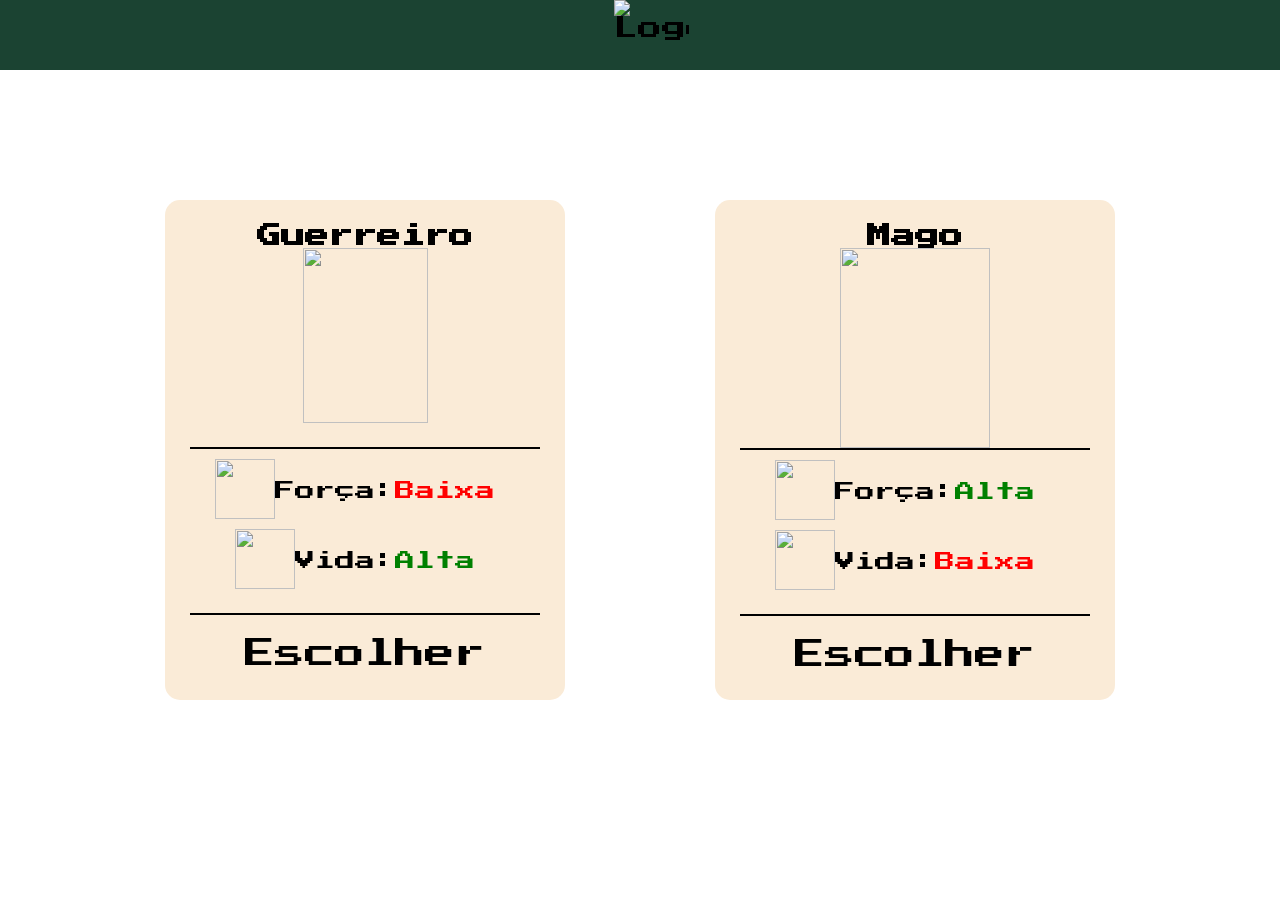
==== jogo.html @ 54d89cb8 "Add files via upload" ====
<!DOCTYPE html>
<html lang="en">
<head>
    <meta charset="UTF-8">
    <meta name="viewport" content="width=device-width, initial-scale=1.0">
    <title>Document</title>
    <link rel="stylesheet" href="style.css">
    <link rel="preconnect" href="https://fonts.googleapis.com">
    <link rel="preconnect" href="https://fonts.gstatic.com" crossorigin>
    <link href="https://fonts.googleapis.com/css2?family=Press+Start+2P&display=swap" rel="stylesheet">
</head>
<body>
    <header class="barra-superior">
        <br>    
        <img src="imagens/logo urubu.png" alt="Logo"  width="75px" height="75px" class="logo">
    </header>
    <div id="telaescolha">
        <div class="personagens" onclick="escolher('guerreiro')">
            <br>
            <h1>Guerreiro</h1>
            <img src="imagens/guerreiro.png" alt="" width="125" height="175">
            <br>
            <div class="linha"></div>
            <div class="status">
                <img src="imagens/forca.png" alt="" width="60px" height="60px">
                    <p class="stat">Força:</p>
                    <p class="statu2">Baixa</p>
            </div>
            <div class="status">
                <img src="imagens/vida.png" alt="" width="60px" height="60px">
                    <p class="stat">Vida:</p>
                    <p class="statu1">Alta</p>
            </div>
            <br>
            <div class="linha"></div>
            <br>
            <p id="escolherguerreiro">Escolher</p>
        </div>
        <div class="personagens" onclick="escolher('mago')">
            <br>
            <h1>Mago</h1>
            <img src="imagens/mago.png" alt="" width="150" height="200">
            <div class="linha"></div>
            <div class="status">
                <img src="imagens/forca.png" alt="" width="60px" height="60px">
                    <p class="stat">Força:</p>
                    <p class="statu1">Alta</p>
            </div>
            <div class="status">
                <img src="imagens/vida.png" alt="" width="60px" height="60px">
                    <p class="stat">Vida:</p>
                    <p class="statu2">Baixa</p>
            </div>
            <br>
            <div class="linha"></div>
            <br>
            <p id="escolhermago">Escolher</p>
        </div>
    </div>
    <div id="telacombate">
        <div class="info">
            <p id="informacao"></p>
        </div>
        <div class="turnoacao">
            <p id="turnoacao"></p>
        </div>
        <div class="efeitoduracaoeu">
            <p id="duracaoescudo" class="duracao"></p>
            <p id="duracaoaparo" class="duracao"></p>
            <p id="duracaododge" class="duracao"></p>
        </div>
        <div class="efeitoseu">
            <div class="efeitos" id="escudomagico">
                <img src="imagens/escudomagico.png" alt="" width="50px" height="50px">
            </div>
            <div class="efeitos" id="aparo">
                <img src="imagens/aparo.png" alt="" width="50px" height="50px">
            </div>
            <div class="efeitos" id="dodge">
                <img src="imagens/dodge.png" alt="" width="50px" height="50px">
            </div>
        </div>
        <div class="efeitoduracaoinimigo">
            <p id="duracaoatordoadoinimigo" class="duracao"></p>
            <p id="duracaosangue" class="duracao"></p>
            <p id="duracaofogo" class="duracao"></p>
        </div>
        <div class="efeitosinimigo">
            <div class="efeitos" id="atordoadoinimigo">
                <img src="imagens/atordoado.png" alt="" width="50px" height="50px">
            </div>
            <div class="efeitos" id="sangue">
                <img src="imagens/sangue.png" alt="" width="50px" height="50px">
            </div>
            <div class="efeitos" id="fogo">
                <img src="imagens/fogo.png" alt="" width="50px" height="50px">
            </div>
        </div>
        <div class="vida">
            <div id="barravidajogador">
                <p id="vidanumerojogador"></p>
            </div>
        </div>
        <img id="imgjogador">
        <div class="vidainimigo">
            <div id="barravidainimigo">
                <p id="vidanumeroinimigo"></p>
            </div>
        </div>
        <img id="imginimigo" src="imagens/goblin.png" width="500px" height="500px">
        <div class="acoes">
            <div id="atacar">
                <img src="imagens/ataque.png" alt="" width="75px" height="75px">
                <p onclick="atacar()">Atacar</p>
            </div>
            <div class="linhadois"></div>
            <div id="curar">
                <img src="imagens/cura.png" alt="" width="75px" height="75px">
                <p onclick="curar()">Curar</p>
            </div>
            <div class="linhadois"></div>
            <div id="habilidades">
                <img src="imagens/habilidades.png" alt="" width="75px" height="75px">
                <p onclick="toggleSkills()">Skills</p>
            </div>
        </div>
        <div id="skill">
            <div>
                <br>
                <p id="skill1" onclick="usarskill1()" onmouseover="mostrardescricao('skill1')" onmouseout="limpardescricao()">></p>             <br>
                <div class="linhatres"></div>                          <br>
                <p id="skill2" onclick="usarskill2()" onmouseover="mostrardescricao('skill2')" onmouseout="limpardescricao()">></p>             <br>
                <div class="linhatres"></div>                          <br>
                <p id="skill3" onclick="usarskill3()" onmouseover="mostrardescricao('skill3')" onmouseout="limpardescricao()">></p>
            </div>
        </div>
        <div id="resultado"></div>
    </div>
    <div id="telarecompensa">
        <p class="aa">Parabéns! Selecione um para avançar:</p>
            <div class="recompensas" onclick="escolherRecompensa('dano')">
                <br><br>
                <img src="imagens/ataque.png" alt="" width="100px" height="100px">
                <br>
                Aumentar ataque em 4
            </div>
            <div class="recompensas" onclick="escolherRecompensa('cura')">
                <br><br>
                <img src="imagens/cura.png" alt="" width="100px" height="100px">
                <br>
                Se curar em 40
            </div>
            <div class="recompensas" onclick="escolherRecompensa('skill')">
                <br><br><br>
                <p class="interrogacao">?</p>
                <br><br>
                Adquirir habilidade nova.
            </div>
        </div> 
    <script src="script.js"></script>
</body>
</html>
---- style.css ----
*{
    font-family: "Press Start 2P", system-ui;
    font-size: 24px;
    margin: 0;
  padding: 0;
  box-sizing: border-box;
}

body{
    position: relative;
    height: 100%;
}

#telaescolha::before{
  content: "";
  position: fixed;
  inset: 0;

  background: url(imagens/cenariorpg.png) center/cover no-repeat;

  filter: blur(8px);
  z-index: -1;
}

.barra-superior {
  width: 100%;
  height: 70px;
  background-color: #1B4332;
  position: fixed;
  top: 0;
  left: 0;
  z-index: 1000;
  display: flex;
  text-align: center;
}

.logo{
    position: absolute;
    left: 48%;
    transition: all 0.3s ease;
}

.logo:hover{
  transform: scale(1.3);
}

#telaescolha{
    display: flex;
    justify-content:center;
    align-items: center;
    height: 100vh;
    gap: 150px;
}
.personagens{
    width: 400px;
    height: 500px;
    align-items: center;
    border-radius: 15px;
    background-color: antiquewhite;
    display: flex;
    flex-direction: column;
    align-items: center;
    transition: all 0.3s ease;
}

.personagens:hover {
  transform: scale(1.05);
  cursor: pointer;
}

.linha{
    width: 350px;
    height: 2px;
    background-color: black;
}

.status{
    display: flex;
    margin-right: 20px;
    margin-top: 10px;
}

.stat{
    font-size: 20px;
    margin-top: 22px;
}

.statu1{
    font-size: 20px;
    margin-top: 22px;
    color: green;  
}

.statu2{
    font-size: 20px;
    margin-top: 22px;
    color: red; 
}
#escolhermago {
  font-size: 30px;
  text-align: center;
  animation: piscar 1.2s infinite;
}
#escolherguerreiro {
  font-size: 30px;
  text-align: center;
  animation: piscar 1.2s infinite;
}
@keyframes piscar {
  0% {
    transform: scale(1);
    color: #ff0000;
    opacity: 1;
  }
  33% {
    transform: scale(1.2);
    color: #0400ff;
    opacity: 0.6;
  }
  66% {
    transform: scale(1.1);
    color: #15ff00;
    opacity: 1;
  }
  100% {
    transform: scale(1);
    color: #ff0000;
    opacity: 1;
  }
}

#telacombate{
    width: 100%;
    height: 100vh;
    margin: 0;
    background: url(imagens/cenariorpg.png) center/cover no-repeat;
    position: relative;
}

#imgjogador {
  position: absolute;
  left: 120px;
  top: 350px;
}

#imginimigo {
  position: absolute;
  bottom: 120px;
  right: 150px;
}

.divsobrejogo {
  position: relative;
  width: 1905px;
  height: 600px;
  overflow: hidden;
}

.imgsobrejogo{
    position: absolute;
  inset: 0;
  background: url("imagens/videogame.png") center/cover;
  filter: blur(10px);
  transform: scale(1.1);
}

.divtextosobrejogo {
  position: absolute;
  top: 50%;
  left: 50%;
  transform: translate(-50%, -50%);
  color: white;
  font-size: 65px;
  font-weight: bold;
  font-family: 'Segoe UI';
}
#desenvolvedores{
  position: absolute;
  top: 95%;
  left: 50%;
  background-color: #2D6A4F;
  height: 75px;
  width: 300px;
  transform: translate(-50%, -50%);
  border-radius: 12px;
  text-align: center;
}

#desenvolvedores p:hover{
    color: #5cff9d;
    transform: scale(1.1);
}

#desenvolvedores p{
  font-family: 'Segoe UI';
  color: white;
  font-weight: bold;
  transition: all 0.3s ease;
}

.sobreojogo{
  max-width: 700px;
  margin: 0 auto;
  padding: 40px 20px;
}

.textosobrejogo{
  font-family: 'Segoe UI';
  line-height: 1.6;
  margin-bottom: 20px;
  font-size: 18px;
  text-align: justify;
}

#jornada{
  background-color: #2D6A4F;
  height: 100px;
  width: 400px;
  border-radius: 20px;
  display: flex;
  justify-content: center;
  align-items: center;
}

#jornada p{
  font-family: "Press Start 2P", system-ui;
  animation: piscarjornada 1.2s infinite;
  color: #5cff9d;
  font-size: 16px;
}

@keyframes piscarjornada {
  0% {
    transform: scale(1);
    opacity: 1;
  }
  50% {
    transform: scale(1.2);
    opacity: 1;
  }
  100% {
    transform: scale(1);
    opacity: 1;
  }
}

#aaa{
  display: flex;
  width: 100%;
  justify-content: center;
}

.divquemsomos {
  position: relative;
  width: 1905px;
  height: 600px;
  overflow: hidden;
}

.imgquemsomos{
    position: absolute;
  inset: 0;
  background-color: #659e84;
  transform: scale(1.1);
}

.divtextoquemsomos {
  position: absolute;
  top: 50%;
  left: 50%;
  transform: translate(-50%, -50%);
  color: white;
  font-size: 65px;
  font-weight: bold;
  font-family: 'Segoe UI';
}

#irinicio{
  position: absolute;
  top: 95%;
  left: 50%;
  background-color: #2D6A4F;
  height: 75px;
  width: 300px;
  transform: translate(-50%, -50%);
  border-radius: 12px;
  display: flex;
  justify-content: center;
  align-items: center;
}

#irinicio p:hover{
    color: #5cff9d;
    transform: scale(1.1);
}

#irinicio p{
  font-family: 'Segoe UI';
  color: white;
  font-weight: bold;
  transition: all 0.3s ease;
  margin-bottom: 12px;
}

.umquemsomos{
  display: flex;
  justify-content: center;
  gap: 150px;
  width: 100%;
  align-items: center;
}

.textoquemsomos{
  max-width: 400px;
}

.nome{
  font-weight: bolder;
  font-size: 28px;
}

.coisas{
  font-weight: bold;
  font-size: 22px;
  color: rgb(78, 78, 78);
}

.sobremim{
  max-width: 780px;
  margin: 0 auto;
  padding: 40px 20px;
}

.textosobremim{
  font-family: 'Segoe UI';
  line-height: 1.6;
  margin-bottom: 20px;
  font-size: 18px;
  text-align: justify;
}

#imginimigo{
  margin-left: 1300px;
  margin-top: 350px;
}

.acoes{
  background-color: antiquewhite;
  width: 250px;
  height: 225px;
  left: 500px;
  top: 400px;
  position: absolute;
  border-radius: 12px;
}

#atacar{
  display: flex;
  align-items: center;
}
#atacar p{
  margin-left: 10px;
  transition: all 0.3s ease;
}
#atacar p:hover{
  color: red;
  transform: scale(1.2);
}

#curar{
  display: flex;
  align-items: center;
}
#curar p{
  transition: all 0.3s ease;
}
#curar p:hover{
  color: red;
  transform: scale(1.2);
}

#habilidades{
  display: flex;
  align-items: center;
}
#habilidades p{
  transition: all 0.3s ease;
}
#habilidades p:hover{
  color: red;
  transform: scale(1.2);
}

#skill{
  display: block;
  position: absolute;
  left: 770px;
  top: 400px;
  width: 320px;
  height: 225px;
  background-color: antiquewhite;
  border-radius: 10px;
}

#skill p{
  font-size: 17px;
  margin-left: 10px;
  margin-top: 10px;
  transition: all 0.3s ease;
}
#skill p:hover{
  color: red;
}

.linhadois{
    width: 220px;
    height: 2px;
    background-color: black;
    margin-left: 14px;
}
.linhatres{
    width: 290px;
    height: 2px;
    background-color: black;
    margin-left: 14px;
}

.vida{
  width: 150px;
  height: 25px;
  border: black solid 1px;
  background-color: white;
  margin-bottom: 5px;
  position: absolute;
  left: 290px;
  top: 350px;
  border-radius: 5px;
  overflow: hidden;
}

.vida div{
  height: 100%;
  width: 100%;
  background-color: red;
  transition: width 0.3s;
  display: flex;
  justify-content: center;
  align-items: center;
}

.vidainimigo{
  width: 150px;
  height: 25px;
  border: black solid 1px;
  background-color: white;
  margin-bottom: 5px;
  position: absolute;
  left: 1390px;
  top: 330px;
  border-radius: 5px;
  overflow: hidden;
}

.vidainimigo div{
  height: 100%;
  width: 100%;
  background-color: red;
  transition: width 0.3s;
  display: flex;
  justify-content: center;
  align-items: center;
}

#vidanumeroinimigo{
  color: white;
  font-size: 14px;
}

#vidanumerojogador{
  color: white;
  font-size: 14px;
}

@keyframes tremer {
  0% { transform: translate(0); }
  25% { transform: translate(-5px, 0); }
  50% { transform: translate(5px, 0); }
  75% { transform: translate(-5px, 0); }
  100% { transform: translate(0); }
}

.dano {
  animation: tremer 0.3s;
}

@keyframes curar {
  0% { filter: brightness(1); }
  50% { filter: brightness(2) hue-rotate(90deg); }
  100% { filter: brightness(1); }
}

.cura {
  animation: curar 0.5s;
}

#resultado{
  position: fixed;
  height: 100%;
  width: 100%;
  display: none;
  justify-content: center;
  align-items: center;
  font-size: 60px;
  font-weight: bold;
  text-align: center;
  animation: piscarresultado 0.8s infinite;
  background: rgba(0, 0, 0, 0.7);
    z-index: 999;
}

@keyframes piscarresultado {
  0% {
    transform: scale(1);
  } 
  50% {
    transform: scale(1.3);
  }
  100% {
    transform: scale(1);
  }
}

.turnoacao{
  transform: translate(-50%, -50%);
  position: absolute;
  left: 50%;
  top: 12%;
}
.turnoacao p{
  color: yellow;
  font-size: 28px;
  transform: scale(1);
  transition: opacity 0.3s;
}
.animarturnoacao {
  animation: aparecermsg 1.5s ease;
}
@keyframes aparecermsg {

  0% {
    opacity: 0;
    transform: scale(0.9);
  }

  20% {
    opacity: 1;
    transform: scale(1.1);
  }

  80% {
    opacity: 1;
    transform: scale(1.1);
  }

  100% {
    opacity: 0;
    transform: scale(1);
  }
}

#telarecompensa{
  display: none;
  position: fixed;
  top: 0;
  left: 0;
  height: 100vh;
  width: 100%;
  background: url(imagens/cenariorpg.png) center/cover no-repeat;
  z-index: 100;
  justify-content: center;
  align-items: center;
  gap: 50px;
}

.aa{
  position: absolute;
  transform: translate(-50%, -50%);
  left: 25%;
  top: 20%;
  color: yellow;
  font-size: 26px;
  animation: aaaa 1.2s infinite;
}

@keyframes aaaa{
  0%{
    transform: scale(1);
  }
  50%{
    transform: scale(1.2);
  }
  100%{
    transform: scale(1);
  }
}

.recompensas{
  background-color: antiquewhite;
  width: 300px;
  height: 300px;
  display: flex;
  flex-direction: column;
  align-items: center;
  font-size: 20px;
  text-align: center;
  margin-left: 15px;
  border-radius: 15px;
  padding: 10px;
  transition: all 0.3s ease;
}
.recompensas:hover{
  transform: scale(1.2);
}

.interrogacao{
  font-size: 60px;
}

.efeitoduracaoeu{
  display: flex;
  position: absolute;
  transform: translate(-50%, -50%);
  width: 300px;
  height: 60px;
  left: 20%;
  top: 25%;
  justify-content: center;
  gap: 35px;
  flex-wrap:wrap;
  align-content: flex-end;
}
.efeitoduracaoinimigo{
  display: flex;
  position: absolute;
  transform: translate(-50%, -50%);
  width: 300px;
  height: 60px;
  left: 78%;
  top: 23%;
  justify-content: center;
  gap: 35px;
  flex-wrap:wrap;
  align-content: flex-end;
}
.duracao{
  color: yellow;
}
.efeitoseu{
  display: flex;
  position: absolute;
  transform: translate(-50%, -50%);
  width: 300px;
  height: 60px;
  left: 20%;
  top: 32%;
  justify-content: center;
  gap: 10px;
}
.efeitosinimigo{
  display: flex;
  position: absolute;
  transform: translate(-50%, -50%);
  width: 300px;
  height: 60px;
  left: 78%;
  top: 30%;
  justify-content: center;
  gap: 10px;
}
.efeitos{
  background-color: antiquewhite;
  border-radius: 5px;
  width: 50px;
  height: 50px;
  display: none;
}

.skillusada {
    color: gray;
    opacity: 0.6;
    pointer-events: none;
}

.info{
  position: absolute;
  width: 100%;
  height: 50px;
  transform: translate(-50%, -50%);
  top: 97%;
  left: 50%;
  justify-content: center;
  align-items: center;
  display: flex;
}
.info p {
  color: yellow;
}
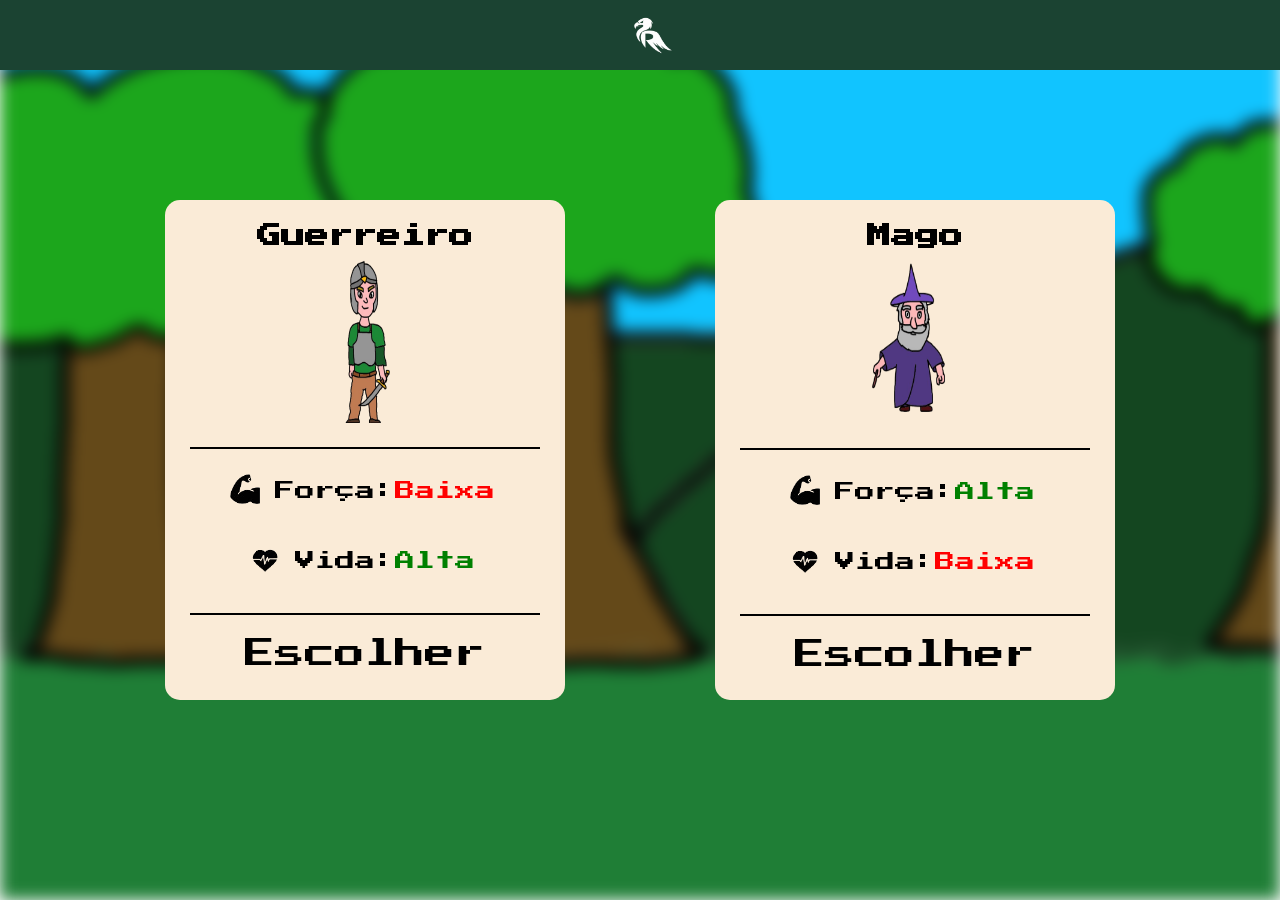
==== commit 7bb52992: "Add files via upload" ====
(no text change in the page or its own stylesheets)
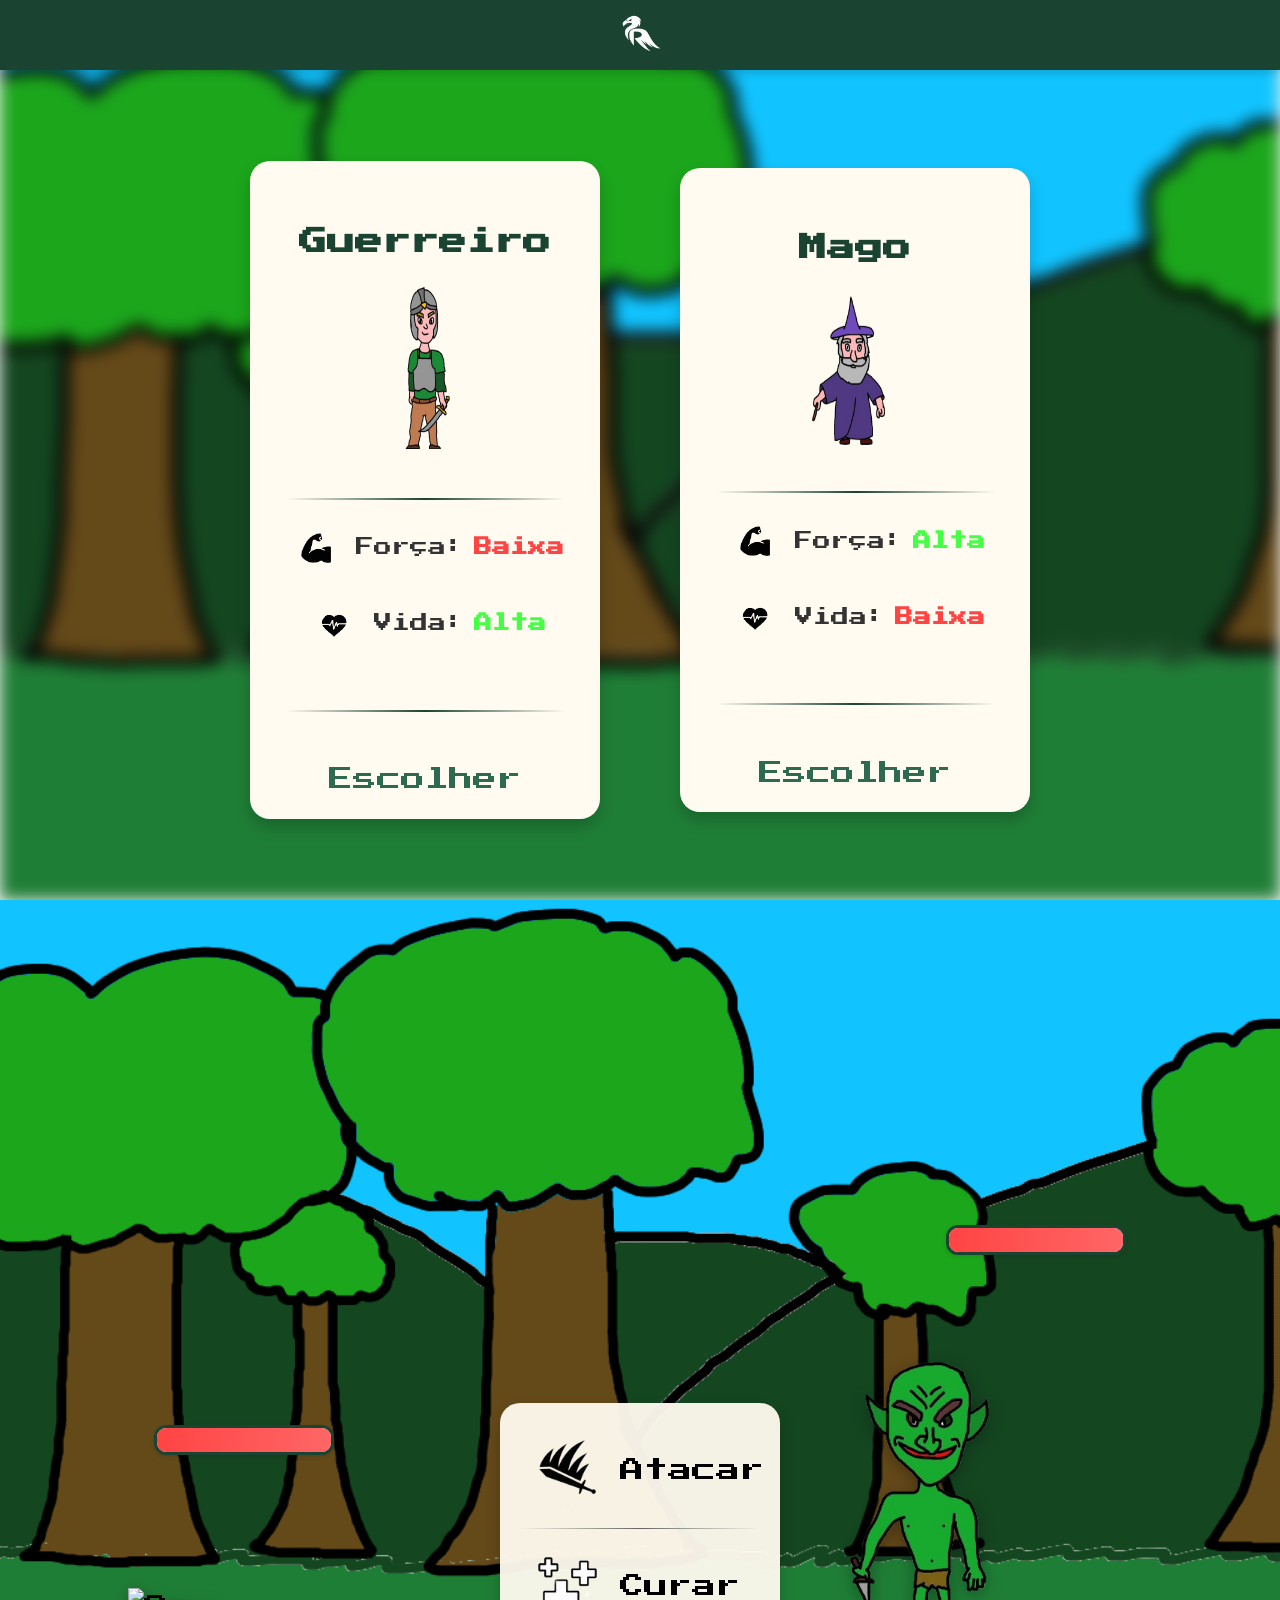
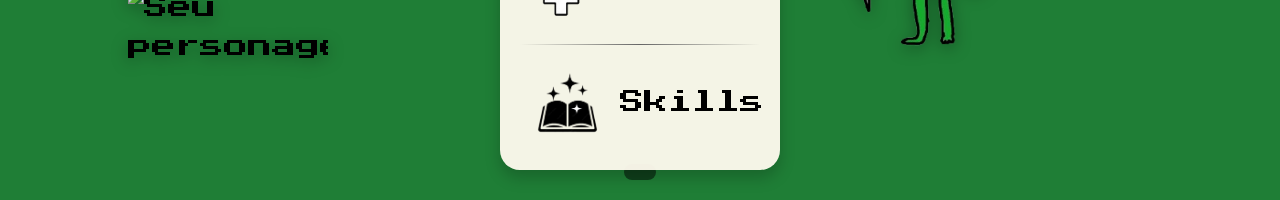
==== commit 0e6444e7: "feat(.vscode): adds ant import and adds GameState, Characters and removes irjogo, irdevs Added:   - " ====
--- a/jogo.html
+++ b/jogo.html
@@ -1,162 +1,191 @@
-<!DOCTYPE html>
-<html lang="en">
-<head>
-    <meta charset="UTF-8">
-    <meta name="viewport" content="width=device-width, initial-scale=1.0">
-    <title>Document</title>
-    <link rel="stylesheet" href="style.css">
-    <link rel="preconnect" href="https://fonts.googleapis.com">
-    <link rel="preconnect" href="https://fonts.gstatic.com" crossorigin>
-    <link href="https://fonts.googleapis.com/css2?family=Press+Start+2P&display=swap" rel="stylesheet">
-</head>
-<body>
-    <header class="barra-superior">
-        <br>    
-        <img src="imagens/logo urubu.png" alt="Logo"  width="75px" height="75px" class="logo">
-    </header>
-    <div id="telaescolha">
-        <div class="personagens" onclick="escolher('guerreiro')">
-            <br>
-            <h1>Guerreiro</h1>
-            <img src="imagens/guerreiro.png" alt="" width="125" height="175">
-            <br>
-            <div class="linha"></div>
-            <div class="status">
-                <img src="imagens/forca.png" alt="" width="60px" height="60px">
-                    <p class="stat">Força:</p>
-                    <p class="statu2">Baixa</p>
-            </div>
-            <div class="status">
-                <img src="imagens/vida.png" alt="" width="60px" height="60px">
-                    <p class="stat">Vida:</p>
-                    <p class="statu1">Alta</p>
-            </div>
-            <br>
-            <div class="linha"></div>
-            <br>
-            <p id="escolherguerreiro">Escolher</p>
-        </div>
-        <div class="personagens" onclick="escolher('mago')">
-            <br>
-            <h1>Mago</h1>
-            <img src="imagens/mago.png" alt="" width="150" height="200">
-            <div class="linha"></div>
-            <div class="status">
-                <img src="imagens/forca.png" alt="" width="60px" height="60px">
-                    <p class="stat">Força:</p>
-                    <p class="statu1">Alta</p>
-            </div>
-            <div class="status">
-                <img src="imagens/vida.png" alt="" width="60px" height="60px">
-                    <p class="stat">Vida:</p>
-                    <p class="statu2">Baixa</p>
-            </div>
-            <br>
-            <div class="linha"></div>
-            <br>
-            <p id="escolhermago">Escolher</p>
-        </div>
-    </div>
-    <div id="telacombate">
-        <div class="info">
-            <p id="informacao"></p>
-        </div>
-        <div class="turnoacao">
-            <p id="turnoacao"></p>
-        </div>
-        <div class="efeitoduracaoeu">
-            <p id="duracaoescudo" class="duracao"></p>
-            <p id="duracaoaparo" class="duracao"></p>
-            <p id="duracaododge" class="duracao"></p>
-        </div>
-        <div class="efeitoseu">
-            <div class="efeitos" id="escudomagico">
-                <img src="imagens/escudomagico.png" alt="" width="50px" height="50px">
-            </div>
-            <div class="efeitos" id="aparo">
-                <img src="imagens/aparo.png" alt="" width="50px" height="50px">
-            </div>
-            <div class="efeitos" id="dodge">
-                <img src="imagens/dodge.png" alt="" width="50px" height="50px">
-            </div>
-        </div>
-        <div class="efeitoduracaoinimigo">
-            <p id="duracaoatordoadoinimigo" class="duracao"></p>
-            <p id="duracaosangue" class="duracao"></p>
-            <p id="duracaofogo" class="duracao"></p>
-        </div>
-        <div class="efeitosinimigo">
-            <div class="efeitos" id="atordoadoinimigo">
-                <img src="imagens/atordoado.png" alt="" width="50px" height="50px">
-            </div>
-            <div class="efeitos" id="sangue">
-                <img src="imagens/sangue.png" alt="" width="50px" height="50px">
-            </div>
-            <div class="efeitos" id="fogo">
-                <img src="imagens/fogo.png" alt="" width="50px" height="50px">
-            </div>
-        </div>
-        <div class="vida">
-            <div id="barravidajogador">
-                <p id="vidanumerojogador"></p>
-            </div>
-        </div>
-        <img id="imgjogador">
-        <div class="vidainimigo">
-            <div id="barravidainimigo">
-                <p id="vidanumeroinimigo"></p>
-            </div>
-        </div>
-        <img id="imginimigo" src="imagens/goblin.png" width="500px" height="500px">
-        <div class="acoes">
-            <div id="atacar">
-                <img src="imagens/ataque.png" alt="" width="75px" height="75px">
-                <p onclick="atacar()">Atacar</p>
-            </div>
-            <div class="linhadois"></div>
-            <div id="curar">
-                <img src="imagens/cura.png" alt="" width="75px" height="75px">
-                <p onclick="curar()">Curar</p>
-            </div>
-            <div class="linhadois"></div>
-            <div id="habilidades">
-                <img src="imagens/habilidades.png" alt="" width="75px" height="75px">
-                <p onclick="toggleSkills()">Skills</p>
-            </div>
-        </div>
-        <div id="skill">
-            <div>
-                <br>
-                <p id="skill1" onclick="usarskill1()" onmouseover="mostrardescricao('skill1')" onmouseout="limpardescricao()">></p>             <br>
-                <div class="linhatres"></div>                          <br>
-                <p id="skill2" onclick="usarskill2()" onmouseover="mostrardescricao('skill2')" onmouseout="limpardescricao()">></p>             <br>
-                <div class="linhatres"></div>                          <br>
-                <p id="skill3" onclick="usarskill3()" onmouseover="mostrardescricao('skill3')" onmouseout="limpardescricao()">></p>
-            </div>
-        </div>
-        <div id="resultado"></div>
-    </div>
-    <div id="telarecompensa">
-        <p class="aa">Parabéns! Selecione um para avançar:</p>
-            <div class="recompensas" onclick="escolherRecompensa('dano')">
-                <br><br>
-                <img src="imagens/ataque.png" alt="" width="100px" height="100px">
-                <br>
-                Aumentar ataque em 4
-            </div>
-            <div class="recompensas" onclick="escolherRecompensa('cura')">
-                <br><br>
-                <img src="imagens/cura.png" alt="" width="100px" height="100px">
-                <br>
-                Se curar em 40
-            </div>
-            <div class="recompensas" onclick="escolherRecompensa('skill')">
-                <br><br><br>
-                <p class="interrogacao">?</p>
-                <br><br>
-                Adquirir habilidade nova.
-            </div>
-        </div> 
-    <script src="script.js"></script>
-</body>
+<!DOCTYPE html>
+<html lang="pt-BR">
+<head>
+    <meta charset="UTF-8">
+    <meta name="viewport" content="width=device-width, initial-scale=1.0">
+    <meta name="description" content="Batalhe em turnos contra goblins e chefes">
+    <meta name="theme-color" content="#1B4332">
+    <title> RPG Turnos - Batalha</title>
+    <link rel="stylesheet" href="style.css">
+    <link rel="preconnect" href="https://fonts.googleapis.com">
+    <link rel="preconnect" href="https://fonts.gstatic.com" crossorigin>
+    <link href="https://fonts.googleapis.com/css2?family=Press+Start+2P&display=swap" rel="stylesheet">
+</head>
+<body>
+    <header class="barra-superior" role="banner">
+        <br>    
+        <img src="imagens/logo urubu.png" alt="Logo do jogo" width="75px" height="75px" class="logo" onclick="irinicio()" tabindex="0" onkeypress="irinicio()">
+    </header>
+    
+    <main>
+        <!-- Tela de Escolha de Personagem -->
+        <div id="telaescolha" role="region" aria-label="Escolha do personagem">
+            <div class="personagens" onclick="escolher('guerreiro')" tabindex="0" onkeypress="escolher('guerreiro')" role="button" aria-label="Escolher Guerreiro">
+                <br>
+                <h1>Guerreiro</h1>
+                <img src="imagens/guerreiro.png" alt="Guerreiro - Personagem com alta vida e força baixa" width="125" height="175">
+                <br>
+                <div class="linha" aria-hidden="true"></div>
+                <div class="status">
+                    <img src="imagens/forca.png" alt="" width="60px" height="60px" aria-hidden="true">
+                    <p class="stat">Força:</p>
+                    <p class="statu2">Baixa</p>
+                </div>
+                <div class="status">
+                    <img src="imagens/vida.png" alt="" width="60px" height="60px" aria-hidden="true">
+                    <p class="stat">Vida:</p>
+                    <p class="statu1">Alta</p>
+                </div>
+                <br>
+                <div class="linha" aria-hidden="true"></div>
+                <br>
+                <p id="escolherguerreiro">Escolher</p>
+            </div>
+            
+            <div class="personagens" onclick="escolher('mago')" tabindex="0" onkeypress="escolher('mago')" role="button" aria-label="Escolher Mago">
+                <br>
+                <h1>Mago</h1>
+                <img src="imagens/mago.png" alt="Mago - Personagem com alta força e vida baixa" width="150" height="200">
+                <div class="linha" aria-hidden="true"></div>
+                <div class="status">
+                    <img src="imagens/forca.png" alt="" width="60px" height="60px" aria-hidden="true">
+                    <p class="stat">Força:</p>
+                    <p class="statu1">Alta</p>
+                </div>
+                <div class="status">
+                    <img src="imagens/vida.png" alt="" width="60px" height="60px" aria-hidden="true">
+                    <p class="stat">Vida:</p>
+                    <p class="statu2">Baixa</p>
+                </div>
+                <br>
+                <div class="linha" aria-hidden="true"></div>
+                <br>
+                <p id="escolhermago">Escolher</p>
+            </div>
+        </div>
+        
+        <!-- Tela de Combate -->
+        <div id="telacombate" role="region" aria-label="Área de batalha">
+            <div class="info">
+                <p id="informacao" aria-live="polite"></p>
+            </div>
+            
+            <div class="turnoacao">
+                <p id="turnoacao" aria-live="assertive"></p>
+            </div>
+            
+            <!-- Efeitos do Jogador -->
+            <div class="efeitoduracaoeu">
+                <p id="duracaoescudo" class="duracao" aria-label="Duração do escudo"></p>
+                <p id="duracaoaparo" class="duracao" aria-label="Duração do aparo"></p>
+                <p id="duracaododge" class="duracao" aria-label="Duração da esquiva"></p>
+            </div>
+            <div class="efeitoseu">
+                <div class="efeitos" id="escudomagico" aria-label="Escudo Mágico ativo">
+                    <img src="imagens/escudomagico.png" alt="Escudo Mágico" width="50px" height="50px">
+                </div>
+                <div class="efeitos" id="aparo" aria-label="Aparo ativo">
+                    <img src="imagens/aparo.png" alt="Aparo" width="50px" height="50px">
+                </div>
+                <div class="efeitos" id="dodge" aria-label="Esquiva ativa">
+                    <img src="imagens/dodge.png" alt="Esquiva" width="50px" height="50px">
+                </div>
+            </div>
+            
+            <!-- Efeitos do Inimigo -->
+            <div class="efeitoduracaoinimigo">
+                <p id="duracaoatordoadoinimigo" class="duracao" aria-label="Duração do atordoamento"></p>
+                <p id="duracaosangue" class="duracao" aria-label="Duração do sangramento"></p>
+                <p id="duracaofogo" class="duracao" aria-label="Duração da queimadura"></p>
+            </div>
+            <div class="efeitosinimigo">
+                <div class="efeitos" id="atordoadoinimigo" aria-label="Atordoado">
+                    <img src="imagens/atordoado.png" alt="Atordoado" width="50px" height="50px">
+                </div>
+                <div class="efeitos" id="sangue" aria-label="Sangramento">
+                    <img src="imagens/sangue.png" alt="Sangramento" width="50px" height="50px">
+                </div>
+                <div class="efeitos" id="fogo" aria-label="Queimadura">
+                    <img src="imagens/fogo.png" alt="Queimadura" width="50px" height="50px">
+                </div>
+            </div>
+            
+            <!-- Barras de Vida -->
+            <div class="vida" role="progressbar" aria-valuenow="100" aria-valuemin="0" aria-valuemax="100" aria-label="Vida do jogador">
+                <div id="barravidajogador">
+                    <p id="vidanumerojogador"></p>
+                </div>
+            </div>
+            <img id="imgjogador" alt="Seu personagem">
+            
+            <div class="vidainimigo" role="progressbar" aria-valuenow="100" aria-valuemin="0" aria-valuemax="100" aria-label="Vida do inimigo">
+                <div id="barravidainimigo">
+                    <p id="vidanumeroinimigo"></p>
+                </div>
+            </div>
+            <img id="imginimigo" src="imagens/goblin.png" alt="Inimigo" width="500px" height="500px">
+            
+            <!-- Ações -->
+            <div class="acoes" role="toolbar" aria-label="Ações disponíveis">
+                <div id="atacar" tabindex="0" onkeypress="atacar()">
+                    <img src="imagens/ataque.png" alt="" width="75px" height="75px" aria-hidden="true">
+                    <p onclick="atacar()">Atacar</p>
+                </div>
+                <div class="linhadois" aria-hidden="true"></div>
+                <div id="curar" tabindex="0" onkeypress="curar()">
+                    <img src="imagens/cura.png" alt="" width="75px" height="75px" aria-hidden="true">
+                    <p onclick="curar()">Curar</p>
+                </div>
+                <div class="linhadois" aria-hidden="true"></div>
+                <div id="habilidades" tabindex="0" onkeypress="toggleSkills()">
+                    <img src="imagens/habilidades.png" alt="" width="75px" height="75px" aria-hidden="true">
+                    <p onclick="toggleSkills()">Skills</p>
+                </div>
+            </div>
+            
+            <!-- Habilidades -->
+            <div id="skill" role="menu" aria-label="Habilidades disponíveis">
+                <div>
+                    <br>
+                    <p id="skill1" onclick="usarskill1()" onmouseover="mostrardescricao('skill1')" onmouseout="limpardescricao()" tabindex="0" onkeypress="usarskill1()" role="menuitem">></p>             
+                    <br>
+                    <div class="linhatres" aria-hidden="true"></div>
+                    <br>
+                    <p id="skill2" onclick="usarskill2()" onmouseover="mostrardescricao('skill2')" onmouseout="limpardescricao()" tabindex="0" onkeypress="usarskill2()" role="menuitem">></p>
+                    <br>
+                    <div class="linhatres" aria-hidden="true"></div>
+                    <br>
+                    <p id="skill3" onclick="usarskill3()" onmouseover="mostrardescricao('skill3')" onmouseout="limpardescricao()" tabindex="0" onkeypress="usarskill3()" role="menuitem">></p>
+                </div>
+            </div>
+            
+            <div id="resultado" role="alert" aria-live="assertive"></div>
+        </div>
+        
+        <!-- Tela de Recompensa -->
+        <div id="telarecompensa" role="dialog" aria-label="Escolha sua recompensa">
+            <p class="aa">Parabéns! Selecione um para avançar:</p>
+            <div class="recompensas" onclick="escolherRecompensa('dano')" tabindex="0" onkeypress="escolherRecompensa('dano')" role="button" aria-label="Aumentar ataque em 4">
+                <br><br>
+                <img src="imagens/ataque.png" alt="Ícone de ataque" width="100px" height="100px">
+                <br>
+                Aumentar ataque em 4
+            </div>
+            <div class="recompensas" onclick="escolherRecompensa('cura')" tabindex="0" onkeypress="escolherRecompensa('cura')" role="button" aria-label="Curar 40 pontos de vida">
+                <br><br>
+                <img src="imagens/cura.png" alt="Ícone de cura" width="100px" height="100px">
+                <br>
+                Se curar em 40
+            </div>
+            <div class="recompensas" onclick="escolherRecompensa('skill')" tabindex="0" onkeypress="escolherRecompensa('skill')" role="button" aria-label="Adquirir habilidade nova">
+                <br><br><br>
+                <p class="interrogacao">?</p>
+                <br><br>
+                Adquirir habilidade nova.
+            </div>
+        </div>
+    </main>
+
+    <script src="script.js"></script>
+</body>
 </html>
--- a/style.css
+++ b/style.css
@@ -1,707 +1,960 @@
-*{
-    font-family: "Press Start 2P", system-ui;
-    font-size: 24px;
-    margin: 0;
-  padding: 0;
-  box-sizing: border-box;
-}
-
-body{
-    position: relative;
-    height: 100%;
-}
-
-#telaescolha::before{
-  content: "";
-  position: fixed;
-  inset: 0;
-
-  background: url(imagens/cenariorpg.png) center/cover no-repeat;
-
-  filter: blur(8px);
-  z-index: -1;
-}
-
-.barra-superior {
-  width: 100%;
-  height: 70px;
-  background-color: #1B4332;
-  position: fixed;
-  top: 0;
-  left: 0;
-  z-index: 1000;
-  display: flex;
-  text-align: center;
-}
-
-.logo{
-    position: absolute;
-    left: 48%;
-    transition: all 0.3s ease;
-}
-
-.logo:hover{
-  transform: scale(1.3);
-}
-
-#telaescolha{
-    display: flex;
-    justify-content:center;
-    align-items: center;
-    height: 100vh;
-    gap: 150px;
-}
-.personagens{
-    width: 400px;
-    height: 500px;
-    align-items: center;
-    border-radius: 15px;
-    background-color: antiquewhite;
-    display: flex;
-    flex-direction: column;
-    align-items: center;
-    transition: all 0.3s ease;
-}
-
-.personagens:hover {
-  transform: scale(1.05);
-  cursor: pointer;
-}
-
-.linha{
-    width: 350px;
-    height: 2px;
-    background-color: black;
-}
-
-.status{
-    display: flex;
-    margin-right: 20px;
-    margin-top: 10px;
-}
-
-.stat{
-    font-size: 20px;
-    margin-top: 22px;
-}
-
-.statu1{
-    font-size: 20px;
-    margin-top: 22px;
-    color: green;  
-}
-
-.statu2{
-    font-size: 20px;
-    margin-top: 22px;
-    color: red; 
-}
-#escolhermago {
-  font-size: 30px;
-  text-align: center;
-  animation: piscar 1.2s infinite;
-}
-#escolherguerreiro {
-  font-size: 30px;
-  text-align: center;
-  animation: piscar 1.2s infinite;
-}
-@keyframes piscar {
-  0% {
-    transform: scale(1);
-    color: #ff0000;
-    opacity: 1;
-  }
-  33% {
-    transform: scale(1.2);
-    color: #0400ff;
-    opacity: 0.6;
-  }
-  66% {
-    transform: scale(1.1);
-    color: #15ff00;
-    opacity: 1;
-  }
-  100% {
-    transform: scale(1);
-    color: #ff0000;
-    opacity: 1;
-  }
-}
-
-#telacombate{
-    width: 100%;
-    height: 100vh;
-    margin: 0;
-    background: url(imagens/cenariorpg.png) center/cover no-repeat;
-    position: relative;
-}
-
-#imgjogador {
-  position: absolute;
-  left: 120px;
-  top: 350px;
-}
-
-#imginimigo {
-  position: absolute;
-  bottom: 120px;
-  right: 150px;
-}
-
-.divsobrejogo {
-  position: relative;
-  width: 1905px;
-  height: 600px;
-  overflow: hidden;
-}
-
-.imgsobrejogo{
-    position: absolute;
-  inset: 0;
-  background: url("imagens/videogame.png") center/cover;
-  filter: blur(10px);
-  transform: scale(1.1);
-}
-
-.divtextosobrejogo {
-  position: absolute;
-  top: 50%;
-  left: 50%;
-  transform: translate(-50%, -50%);
-  color: white;
-  font-size: 65px;
-  font-weight: bold;
-  font-family: 'Segoe UI';
-}
-#desenvolvedores{
-  position: absolute;
-  top: 95%;
-  left: 50%;
-  background-color: #2D6A4F;
-  height: 75px;
-  width: 300px;
-  transform: translate(-50%, -50%);
-  border-radius: 12px;
-  text-align: center;
-}
-
-#desenvolvedores p:hover{
-    color: #5cff9d;
-    transform: scale(1.1);
-}
-
-#desenvolvedores p{
-  font-family: 'Segoe UI';
-  color: white;
-  font-weight: bold;
-  transition: all 0.3s ease;
-}
-
-.sobreojogo{
-  max-width: 700px;
-  margin: 0 auto;
-  padding: 40px 20px;
-}
-
-.textosobrejogo{
-  font-family: 'Segoe UI';
-  line-height: 1.6;
-  margin-bottom: 20px;
-  font-size: 18px;
-  text-align: justify;
-}
-
-#jornada{
-  background-color: #2D6A4F;
-  height: 100px;
-  width: 400px;
-  border-radius: 20px;
-  display: flex;
-  justify-content: center;
-  align-items: center;
-}
-
-#jornada p{
-  font-family: "Press Start 2P", system-ui;
-  animation: piscarjornada 1.2s infinite;
-  color: #5cff9d;
-  font-size: 16px;
-}
-
-@keyframes piscarjornada {
-  0% {
-    transform: scale(1);
-    opacity: 1;
-  }
-  50% {
-    transform: scale(1.2);
-    opacity: 1;
-  }
-  100% {
-    transform: scale(1);
-    opacity: 1;
-  }
-}
-
-#aaa{
-  display: flex;
-  width: 100%;
-  justify-content: center;
-}
-
-.divquemsomos {
-  position: relative;
-  width: 1905px;
-  height: 600px;
-  overflow: hidden;
-}
-
-.imgquemsomos{
-    position: absolute;
-  inset: 0;
-  background-color: #659e84;
-  transform: scale(1.1);
-}
-
-.divtextoquemsomos {
-  position: absolute;
-  top: 50%;
-  left: 50%;
-  transform: translate(-50%, -50%);
-  color: white;
-  font-size: 65px;
-  font-weight: bold;
-  font-family: 'Segoe UI';
-}
-
-#irinicio{
-  position: absolute;
-  top: 95%;
-  left: 50%;
-  background-color: #2D6A4F;
-  height: 75px;
-  width: 300px;
-  transform: translate(-50%, -50%);
-  border-radius: 12px;
-  display: flex;
-  justify-content: center;
-  align-items: center;
-}
-
-#irinicio p:hover{
-    color: #5cff9d;
-    transform: scale(1.1);
-}
-
-#irinicio p{
-  font-family: 'Segoe UI';
-  color: white;
-  font-weight: bold;
-  transition: all 0.3s ease;
-  margin-bottom: 12px;
-}
-
-.umquemsomos{
-  display: flex;
-  justify-content: center;
-  gap: 150px;
-  width: 100%;
-  align-items: center;
-}
-
-.textoquemsomos{
-  max-width: 400px;
-}
-
-.nome{
-  font-weight: bolder;
-  font-size: 28px;
-}
-
-.coisas{
-  font-weight: bold;
-  font-size: 22px;
-  color: rgb(78, 78, 78);
-}
-
-.sobremim{
-  max-width: 780px;
-  margin: 0 auto;
-  padding: 40px 20px;
-}
-
-.textosobremim{
-  font-family: 'Segoe UI';
-  line-height: 1.6;
-  margin-bottom: 20px;
-  font-size: 18px;
-  text-align: justify;
-}
-
-#imginimigo{
-  margin-left: 1300px;
-  margin-top: 350px;
-}
-
-.acoes{
-  background-color: antiquewhite;
-  width: 250px;
-  height: 225px;
-  left: 500px;
-  top: 400px;
-  position: absolute;
-  border-radius: 12px;
-}
-
-#atacar{
-  display: flex;
-  align-items: center;
-}
-#atacar p{
-  margin-left: 10px;
-  transition: all 0.3s ease;
-}
-#atacar p:hover{
-  color: red;
-  transform: scale(1.2);
-}
-
-#curar{
-  display: flex;
-  align-items: center;
-}
-#curar p{
-  transition: all 0.3s ease;
-}
-#curar p:hover{
-  color: red;
-  transform: scale(1.2);
-}
-
-#habilidades{
-  display: flex;
-  align-items: center;
-}
-#habilidades p{
-  transition: all 0.3s ease;
-}
-#habilidades p:hover{
-  color: red;
-  transform: scale(1.2);
-}
-
-#skill{
-  display: block;
-  position: absolute;
-  left: 770px;
-  top: 400px;
-  width: 320px;
-  height: 225px;
-  background-color: antiquewhite;
-  border-radius: 10px;
-}
-
-#skill p{
-  font-size: 17px;
-  margin-left: 10px;
-  margin-top: 10px;
-  transition: all 0.3s ease;
-}
-#skill p:hover{
-  color: red;
-}
-
-.linhadois{
-    width: 220px;
-    height: 2px;
-    background-color: black;
-    margin-left: 14px;
-}
-.linhatres{
-    width: 290px;
-    height: 2px;
-    background-color: black;
-    margin-left: 14px;
-}
-
-.vida{
-  width: 150px;
-  height: 25px;
-  border: black solid 1px;
-  background-color: white;
-  margin-bottom: 5px;
-  position: absolute;
-  left: 290px;
-  top: 350px;
-  border-radius: 5px;
-  overflow: hidden;
-}
-
-.vida div{
-  height: 100%;
-  width: 100%;
-  background-color: red;
-  transition: width 0.3s;
-  display: flex;
-  justify-content: center;
-  align-items: center;
-}
-
-.vidainimigo{
-  width: 150px;
-  height: 25px;
-  border: black solid 1px;
-  background-color: white;
-  margin-bottom: 5px;
-  position: absolute;
-  left: 1390px;
-  top: 330px;
-  border-radius: 5px;
-  overflow: hidden;
-}
-
-.vidainimigo div{
-  height: 100%;
-  width: 100%;
-  background-color: red;
-  transition: width 0.3s;
-  display: flex;
-  justify-content: center;
-  align-items: center;
-}
-
-#vidanumeroinimigo{
-  color: white;
-  font-size: 14px;
-}
-
-#vidanumerojogador{
-  color: white;
-  font-size: 14px;
-}
-
-@keyframes tremer {
-  0% { transform: translate(0); }
-  25% { transform: translate(-5px, 0); }
-  50% { transform: translate(5px, 0); }
-  75% { transform: translate(-5px, 0); }
-  100% { transform: translate(0); }
-}
-
-.dano {
-  animation: tremer 0.3s;
-}
-
-@keyframes curar {
-  0% { filter: brightness(1); }
-  50% { filter: brightness(2) hue-rotate(90deg); }
-  100% { filter: brightness(1); }
-}
-
-.cura {
-  animation: curar 0.5s;
-}
-
-#resultado{
-  position: fixed;
-  height: 100%;
-  width: 100%;
-  display: none;
-  justify-content: center;
-  align-items: center;
-  font-size: 60px;
-  font-weight: bold;
-  text-align: center;
-  animation: piscarresultado 0.8s infinite;
-  background: rgba(0, 0, 0, 0.7);
-    z-index: 999;
-}
-
-@keyframes piscarresultado {
-  0% {
-    transform: scale(1);
-  } 
-  50% {
-    transform: scale(1.3);
-  }
-  100% {
-    transform: scale(1);
-  }
-}
-
-.turnoacao{
-  transform: translate(-50%, -50%);
-  position: absolute;
-  left: 50%;
-  top: 12%;
-}
-.turnoacao p{
-  color: yellow;
-  font-size: 28px;
-  transform: scale(1);
-  transition: opacity 0.3s;
-}
-.animarturnoacao {
-  animation: aparecermsg 1.5s ease;
-}
-@keyframes aparecermsg {
-
-  0% {
-    opacity: 0;
-    transform: scale(0.9);
-  }
-
-  20% {
-    opacity: 1;
-    transform: scale(1.1);
-  }
-
-  80% {
-    opacity: 1;
-    transform: scale(1.1);
-  }
-
-  100% {
-    opacity: 0;
-    transform: scale(1);
-  }
-}
-
-#telarecompensa{
-  display: none;
-  position: fixed;
-  top: 0;
-  left: 0;
-  height: 100vh;
-  width: 100%;
-  background: url(imagens/cenariorpg.png) center/cover no-repeat;
-  z-index: 100;
-  justify-content: center;
-  align-items: center;
-  gap: 50px;
-}
-
-.aa{
-  position: absolute;
-  transform: translate(-50%, -50%);
-  left: 25%;
-  top: 20%;
-  color: yellow;
-  font-size: 26px;
-  animation: aaaa 1.2s infinite;
-}
-
-@keyframes aaaa{
-  0%{
-    transform: scale(1);
-  }
-  50%{
-    transform: scale(1.2);
-  }
-  100%{
-    transform: scale(1);
-  }
-}
-
-.recompensas{
-  background-color: antiquewhite;
-  width: 300px;
-  height: 300px;
-  display: flex;
-  flex-direction: column;
-  align-items: center;
-  font-size: 20px;
-  text-align: center;
-  margin-left: 15px;
-  border-radius: 15px;
-  padding: 10px;
-  transition: all 0.3s ease;
-}
-.recompensas:hover{
-  transform: scale(1.2);
-}
-
-.interrogacao{
-  font-size: 60px;
-}
-
-.efeitoduracaoeu{
-  display: flex;
-  position: absolute;
-  transform: translate(-50%, -50%);
-  width: 300px;
-  height: 60px;
-  left: 20%;
-  top: 25%;
-  justify-content: center;
-  gap: 35px;
-  flex-wrap:wrap;
-  align-content: flex-end;
-}
-.efeitoduracaoinimigo{
-  display: flex;
-  position: absolute;
-  transform: translate(-50%, -50%);
-  width: 300px;
-  height: 60px;
-  left: 78%;
-  top: 23%;
-  justify-content: center;
-  gap: 35px;
-  flex-wrap:wrap;
-  align-content: flex-end;
-}
-.duracao{
-  color: yellow;
-}
-.efeitoseu{
-  display: flex;
-  position: absolute;
-  transform: translate(-50%, -50%);
-  width: 300px;
-  height: 60px;
-  left: 20%;
-  top: 32%;
-  justify-content: center;
-  gap: 10px;
-}
-.efeitosinimigo{
-  display: flex;
-  position: absolute;
-  transform: translate(-50%, -50%);
-  width: 300px;
-  height: 60px;
-  left: 78%;
-  top: 30%;
-  justify-content: center;
-  gap: 10px;
-}
-.efeitos{
-  background-color: antiquewhite;
-  border-radius: 5px;
-  width: 50px;
-  height: 50px;
-  display: none;
-}
-
-.skillusada {
-    color: gray;
-    opacity: 0.6;
-    pointer-events: none;
-}
-
-.info{
-  position: absolute;
-  width: 100%;
-  height: 50px;
-  transform: translate(-50%, -50%);
-  top: 97%;
-  left: 50%;
-  justify-content: center;
-  align-items: center;
-  display: flex;
-}
-.info p {
-  color: yellow;
+/* ============================================
+   CSS Variables & Reset
+   ============================================ */
+:root {
+    --color-primary: #1B4332;
+    --color-secondary: #2D6A4F;
+    --color-accent: #5cff9d;
+    --color-danger: #ff4444;
+    --color-warning: #ffaa00;
+    --color-success: #44ff44;
+    --color-text: #333333;
+    --color-text-light: #666666;
+    --color-bg: #f5f5f5;
+    --color-card: #fffbf0;
+    --shadow-sm: 0 2px 4px rgba(0,0,0,0.1);
+    --shadow-md: 0 4px 8px rgba(0,0,0,0.15);
+    --shadow-lg: 0 8px 16px rgba(0,0,0,0.2);
+    --transition-fast: 0.2s ease;
+    --transition-normal: 0.3s ease;
+    --transition-slow: 0.5s ease;
+    --border-radius: 12px;
+    --border-radius-lg: 20px;
+}
+
+* {
+    font-family: "Press Start 2P", system-ui;
+    font-size: 24px;
+    margin: 0;
+    padding: 0;
+    box-sizing: border-box;
+}
+
+body {
+    position: relative;
+    height: 100%;
+    background-color: var(--color-bg);
+    line-height: 1.6;
+}
+
+/* ============================================
+   Header & Navigation
+   ============================================ */
+.barra-superior {
+    width: 100%;
+    height: 70px;
+    background-color: var(--color-primary);
+    position: fixed;
+    top: 0;
+    left: 0;
+    z-index: 1000;
+    display: flex;
+    align-items: center;
+    justify-content: center;
+    box-shadow: var(--shadow-md);
+}
+
+.logo {
+    position: absolute;
+    left: 50%;
+    transform: translateX(-50%);
+    transition: transform var(--transition-normal);
+    cursor: pointer;
+}
+
+.logo:hover {
+    transform: translateX(-50%) scale(1.2);
+}
+
+/* ============================================
+   Home Page - Banner
+   ============================================ */
+.divsobrejogo {
+    position: relative;
+    width: 100%;
+    height: 60vh;
+    min-height: 400px;
+    overflow: hidden;
+}
+
+.imgsobrejogo {
+    position: absolute;
+    inset: 0;
+    background: url("imagens/videogame.png") center/cover;
+    filter: blur(10px);
+    transform: scale(1.1);
+}
+
+.divtextosobrejogo {
+    position: absolute;
+    top: 50%;
+    left: 50%;
+    transform: translate(-50%, -50%);
+    color: white;
+    font-size: clamp(32px, 5vw, 65px);
+    font-weight: bold;
+    font-family: 'Segoe UI', sans-serif;
+    text-shadow: 2px 2px 8px rgba(0,0,0,0.5);
+}
+
+#desenvolvedores {
+    position: absolute;
+    bottom: 20px;
+    left: 50%;
+    transform: translateX(-50%);
+    background-color: var(--color-secondary);
+    height: auto;
+    padding: 15px 30px;
+    border-radius: var(--border-radius);
+    text-align: center;
+    cursor: pointer;
+    transition: all var(--transition-normal);
+}
+
+#desenvolvedores:hover {
+    background-color: var(--color-accent);
+    transform: translateX(-50%) scale(1.05);
+}
+
+#desenvolvedores p {
+    font-family: 'Segoe UI', sans-serif;
+    color: white;
+    font-weight: bold;
+    transition: color var(--transition-normal);
+}
+
+#desenvolvedores:hover p {
+    color: var(--color-primary);
+}
+
+/* ============================================
+   Home Page - About Section
+   ============================================ */
+.sobreojogo {
+    max-width: 800px;
+    margin: 0 auto;
+    padding: 40px 20px;
+}
+
+.textosobrejogo {
+    font-family: 'Segoe UI', sans-serif;
+    line-height: 1.8;
+    margin-bottom: 20px;
+    font-size: 18px;
+    text-align: justify;
+    color: var(--color-text);
+}
+
+#aaa {
+    display: flex;
+    width: 100%;
+    justify-content: center;
+    padding: 40px 0;
+}
+
+#jornada {
+    background-color: var(--color-secondary);
+    padding: 20px 40px;
+    border-radius: var(--border-radius-lg);
+    display: flex;
+    justify-content: center;
+    align-items: center;
+    cursor: pointer;
+    transition: all var(--transition-normal);
+    box-shadow: var(--shadow-md);
+}
+
+#jornada:hover {
+    background-color: var(--color-accent);
+    transform: scale(1.05);
+    box-shadow: var(--shadow-lg);
+}
+
+#jornada p {
+    font-family: "Press Start 2P", system-ui;
+    color: var(--color-accent);
+    font-size: clamp(12px, 2vw, 16px);
+    transition: color var(--transition-normal);
+}
+
+#jornada:hover p {
+    color: var(--color-primary);
+    animation: piscarjornada 1.2s infinite;
+}
+
+@keyframes piscarjornada {
+    0% { transform: scale(1); opacity: 1; }
+    50% { transform: scale(1.1); opacity: 0.8; }
+    100% { transform: scale(1); opacity: 1; }
+}
+
+/* ============================================
+   Quem Sou Eu Page
+   ============================================ */
+.divquemsomos {
+    position: relative;
+    width: 100%;
+    height: 60vh;
+    min-height: 400px;
+    overflow: hidden;
+}
+
+.imgquemsomos {
+    position: absolute;
+    inset: 0;
+    background-color: #659e84;
+    transform: scale(1.1);
+}
+
+.divtextoquemsomos {
+    position: absolute;
+    top: 50%;
+    left: 50%;
+    transform: translate(-50%, -50%);
+    color: white;
+    font-size: clamp(32px, 5vw, 65px);
+    font-weight: bold;
+    font-family: 'Segoe UI', sans-serif;
+    text-shadow: 2px 2px 8px rgba(0,0,0,0.3);
+}
+
+#irinicio {
+    position: absolute;
+    bottom: 20px;
+    left: 50%;
+    transform: translateX(-50%);
+    background-color: var(--color-secondary);
+    padding: 15px 30px;
+    border-radius: var(--border-radius);
+    display: flex;
+    justify-content: center;
+    align-items: center;
+    cursor: pointer;
+    transition: all var(--transition-normal);
+}
+
+#irinicio:hover {
+    background-color: var(--color-accent);
+    transform: translateX(-50%) scale(1.05);
+}
+
+#irinicio p {
+    font-family: 'Segoe UI', sans-serif;
+    color: white;
+    font-weight: bold;
+    transition: color var(--transition-normal);
+}
+
+#irinicio:hover p {
+    color: var(--color-primary);
+}
+
+.umquemsomos {
+    display: flex;
+    justify-content: center;
+    gap: 100px;
+    width: 100%;
+    align-items: center;
+    padding: 40px 20px;
+    flex-wrap: wrap;
+}
+
+.textoquemsomos {
+    max-width: 400px;
+}
+
+.nome {
+    font-weight: bolder;
+    font-size: clamp(20px, 3vw, 28px);
+    color: var(--color-primary);
+}
+
+.coisas {
+    font-weight: bold;
+    font-size: clamp(16px, 2vw, 22px);
+    color: var(--color-text-light);
+    margin: 5px 0;
+}
+
+.sobremim {
+    max-width: 800px;
+    margin: 0 auto;
+    padding: 40px 20px;
+}
+
+.textosobremim {
+    font-family: 'Segoe UI', sans-serif;
+    line-height: 1.8;
+    margin-bottom: 20px;
+    font-size: 18px;
+    text-align: justify;
+    color: var(--color-text);
+}
+
+/* ============================================
+   Character Selection
+   ============================================ */
+#telaescolha {
+    display: flex;
+    justify-content: center;
+    align-items: center;
+    height: 100vh;
+    gap: 80px;
+    padding: 100px 20px 20px;
+    flex-wrap: wrap;
+}
+
+#telaescolha::before {
+    content: "";
+    position: fixed;
+    inset: 0;
+    background: url(imagens/cenariorpg.png) center/cover no-repeat;
+    filter: blur(8px);
+    z-index: -1;
+}
+
+.personagens {
+    width: 350px;
+    min-height: 500px;
+    border-radius: var(--border-radius-lg);
+    background-color: var(--color-card);
+    display: flex;
+    flex-direction: column;
+    align-items: center;
+    transition: all var(--transition-normal);
+    box-shadow: var(--shadow-lg);
+    cursor: pointer;
+    padding: 20px;
+}
+
+.personagens:hover {
+    transform: translateY(-10px) scale(1.02);
+    box-shadow: 0 15px 30px rgba(0,0,0,0.3);
+}
+
+.personagens h1 {
+    font-size: clamp(20px, 3vw, 28px);
+    color: var(--color-primary);
+    margin-bottom: 10px;
+}
+
+.linha {
+    width: 90%;
+    height: 2px;
+    background: linear-gradient(90deg, transparent, var(--color-primary), transparent);
+    margin: 10px 0;
+}
+
+.status {
+    display: flex;
+    align-items: center;
+    gap: 10px;
+    margin: 8px 0;
+}
+
+.stat {
+    font-size: 18px;
+    color: var(--color-text);
+}
+
+.statu1 {
+    font-size: 18px;
+    color: var(--color-success);
+    font-weight: bold;
+}
+
+.statu2 {
+    font-size: 18px;
+    color: var(--color-danger);
+    font-weight: bold;
+}
+
+#escolhermago,
+#escolherguerreiro {
+    font-size: 24px;
+    text-align: center;
+    color: var(--color-secondary);
+    animation: piscar 1.5s infinite;
+    margin-top: auto;
+}
+
+@keyframes piscar {
+    0% { transform: scale(1); color: var(--color-secondary); opacity: 1; }
+    33% { transform: scale(1.1); color: var(--color-accent); opacity: 0.7; }
+    66% { transform: scale(1.05); color: var(--color-secondary); opacity: 1; }
+    100% { transform: scale(1); color: var(--color-secondary); opacity: 1; }
+}
+
+/* ============================================
+   Battle Screen
+   ============================================ */
+#telacombate {
+    width: 100%;
+    height: 100vh;
+    margin: 0;
+    background: url(imagens/cenariorpg.png) center/cover no-repeat;
+    position: relative;
+    overflow: hidden;
+}
+
+#imgjogador {
+    position: absolute;
+    left: 10%;
+    bottom: 15%;
+    max-width: 200px;
+    height: auto;
+    filter: drop-shadow(0 4px 8px rgba(0,0,0,0.3));
+}
+
+#imginimigo {
+    position: absolute;
+    right: 10%;
+    bottom: 15%;
+    max-width: 400px;
+    height: auto;
+    filter: drop-shadow(0 4px 8px rgba(0,0,0,0.3));
+}
+
+/* Health Bars */
+.vida,
+.vidainimigo {
+    width: 180px;
+    height: 30px;
+    border: 3px solid var(--color-primary);
+    background-color: rgba(255,255,255,0.9);
+    position: absolute;
+    border-radius: var(--border-radius);
+    overflow: hidden;
+    box-shadow: var(--shadow-sm);
+}
+
+.vida {
+    left: 12%;
+    bottom: calc(15% + 210px);
+}
+
+.vidainimigo {
+    right: 12%;
+    bottom: calc(15% + 410px);
+}
+
+.vida div,
+.vidainimigo div {
+    height: 100%;
+    width: 100%;
+    background: linear-gradient(90deg, #ff4444, #ff6666);
+    transition: width var(--transition-normal);
+    display: flex;
+    justify-content: center;
+    align-items: center;
+}
+
+#vidanumeroinimigo,
+#vidanumerojogador {
+    color: white;
+    font-size: 14px;
+    text-shadow: 1px 1px 2px rgba(0,0,0,0.5);
+}
+
+/* Effects Display */
+.efeitoduracaoeu,
+.efeitoduracaoinimigo {
+    display: flex;
+    position: absolute;
+    width: 200px;
+    height: 40px;
+    justify-content: center;
+    gap: 20px;
+}
+
+.efeitoduracaoeu {
+    left: 5%;
+    top: 20%;
+}
+
+.efeitoduracaoinimigo {
+    right: 5%;
+    top: 20%;
+}
+
+.duracao {
+    color: var(--color-warning);
+    font-size: 16px;
+    text-shadow: 1px 1px 2px rgba(0,0,0,0.5);
+}
+
+.efeitoseu,
+.efeitosinimigo {
+    display: flex;
+    position: absolute;
+    width: 200px;
+    height: 60px;
+    justify-content: center;
+    gap: 10px;
+}
+
+.efeitoseu {
+    left: 5%;
+    top: 25%;
+}
+
+.efeitosinimigo {
+    right: 5%;
+    top: 25%;
+}
+
+.efeitos {
+    background-color: rgba(255,251,240,0.95);
+    border-radius: var(--border-radius);
+    width: 50px;
+    height: 50px;
+    display: none;
+    box-shadow: var(--shadow-sm);
+    transition: transform var(--transition-fast);
+}
+
+.efeitos:hover {
+    transform: scale(1.1);
+}
+
+/* Actions Panel */
+.acoes {
+    background-color: rgba(255,251,240,0.95);
+    width: 280px;
+    padding: 20px;
+    left: 50%;
+    bottom: 30px;
+    transform: translateX(-50%);
+    position: absolute;
+    border-radius: var(--border-radius-lg);
+    box-shadow: var(--shadow-lg);
+    display: flex;
+    flex-direction: column;
+    gap: 10px;
+}
+
+#atacar,
+#curar,
+#habilidades {
+    display: flex;
+    align-items: center;
+    gap: 15px;
+    padding: 10px;
+    border-radius: var(--border-radius);
+    cursor: pointer;
+    transition: all var(--transition-fast);
+}
+
+#atacar:hover,
+#curar:hover,
+#habilidades:hover {
+    background-color: rgba(45,106,79,0.1);
+    transform: translateX(5px);
+}
+
+#atacar p,
+#curar p,
+#habilidades p {
+    margin: 0;
+    transition: color var(--transition-fast);
+}
+
+#atacar:hover p { color: var(--color-danger); }
+#curar:hover p { color: var(--color-success); }
+#habilidades:hover p { color: var(--color-warning); }
+
+.linhadois {
+    width: 100%;
+    height: 1px;
+    background: linear-gradient(90deg, transparent, var(--color-text-light), transparent);
+}
+
+/* Skills Panel */
+#skill {
+    display: none;
+    position: absolute;
+    left: calc(50% + 160px);
+    bottom: 30px;
+    width: 300px;
+    background-color: rgba(255,251,240,0.95);
+    border-radius: var(--border-radius-lg);
+    box-shadow: var(--shadow-lg);
+    padding: 15px;
+}
+
+#skill p {
+    font-size: 16px;
+    margin: 8px 0;
+    padding: 8px;
+    border-radius: var(--border-radius);
+    cursor: pointer;
+    transition: all var(--transition-fast);
+}
+
+#skill p:hover {
+    color: var(--color-danger);
+    background-color: rgba(255,68,68,0.1);
+}
+
+.linhatres {
+    width: 90%;
+    height: 1px;
+    background: linear-gradient(90deg, transparent, var(--color-text-light), transparent);
+    margin: 5px auto;
+}
+
+.skillusada {
+    color: var(--color-text-light) !important;
+    opacity: 0.5;
+    pointer-events: none;
+    text-decoration: line-through;
+}
+
+/* Info & Messages */
+.info {
+    position: absolute;
+    width: 100%;
+    padding: 10px;
+    bottom: 10px;
+    left: 0;
+    display: flex;
+    justify-content: center;
+    align-items: center;
+}
+
+.info p {
+    color: var(--color-warning);
+    font-size: 14px;
+    text-shadow: 1px 1px 2px rgba(0,0,0,0.5);
+    background-color: rgba(0,0,0,0.5);
+    padding: 8px 16px;
+    border-radius: var(--border-radius);
+}
+
+.turnoacao {
+    transform: translate(-50%, -50%);
+    position: absolute;
+    left: 50%;
+    top: 15%;
+}
+
+.turnoacao p {
+    color: var(--color-warning);
+    font-size: clamp(18px, 3vw, 28px);
+    text-shadow: 2px 2px 4px rgba(0,0,0,0.5);
+}
+
+.animarturnoacao {
+    animation: aparecermsg 1.5s ease;
+}
+
+@keyframes aparecermsg {
+    0% { opacity: 0; transform: scale(0.9); }
+    20% { opacity: 1; transform: scale(1.1); }
+    80% { opacity: 1; transform: scale(1.1); }
+    100% { opacity: 0; transform: scale(1); }
+}
+
+/* Result Screen */
+#resultado {
+    position: fixed;
+    height: 100%;
+    width: 100%;
+    display: none;
+    justify-content: center;
+    align-items: center;
+    font-size: clamp(24px, 5vw, 60px);
+    font-weight: bold;
+    text-align: center;
+    animation: piscarresultado 0.8s infinite;
+    background: rgba(0, 0, 0, 0.85);
+    z-index: 999;
+    padding: 20px;
+}
+
+@keyframes piscarresultado {
+    0% { transform: scale(1); }
+    50% { transform: scale(1.1); }
+    100% { transform: scale(1); }
+}
+
+/* Reward Screen */
+#telarecompensa {
+    display: none;
+    position: fixed;
+    top: 0;
+    left: 0;
+    height: 100vh;
+    width: 100%;
+    background: url(imagens/cenariorpg.png) center/cover no-repeat;
+    z-index: 100;
+    justify-content: center;
+    align-items: center;
+    gap: 30px;
+    padding: 100px 20px 20px;
+    flex-wrap: wrap;
+}
+
+.aa {
+    position: absolute;
+    top: 15%;
+    left: 50%;
+    transform: translateX(-50%);
+    color: var(--color-warning);
+    font-size: clamp(16px, 3vw, 26px);
+    animation: aaaa 1.2s infinite;
+    text-shadow: 2px 2px 4px rgba(0,0,0,0.5);
+    white-space: nowrap;
+}
+
+@keyframes aaaa {
+    0% { transform: translateX(-50%) scale(1); }
+    50% { transform: translateX(-50%) scale(1.1); }
+    100% { transform: translateX(-50%) scale(1); }
+}
+
+.recompensas {
+    background-color: rgba(255,251,240,0.95);
+    width: 280px;
+    min-height: 280px;
+    display: flex;
+    flex-direction: column;
+    align-items: center;
+    justify-content: center;
+    font-size: 18px;
+    text-align: center;
+    border-radius: var(--border-radius-lg);
+    padding: 20px;
+    transition: all var(--transition-normal);
+    cursor: pointer;
+    box-shadow: var(--shadow-lg);
+}
+
+.recompensas:hover {
+    transform: translateY(-10px) scale(1.05);
+    box-shadow: 0 15px 30px rgba(0,0,0,0.3);
+}
+
+.interrogacao {
+    font-size: 60px;
+    color: var(--color-warning);
+}
+
+/* ============================================
+   Animations
+   ============================================ */
+@keyframes tremer {
+    0% { transform: translate(0); }
+    25% { transform: translate(-5px, 0); }
+    50% { transform: translate(5px, 0); }
+    75% { transform: translate(-5px, 0); }
+    100% { transform: translate(0); }
+}
+
+.dano {
+    animation: tremer 0.3s;
+}
+
+@keyframes curar {
+    0% { filter: brightness(1); }
+    50% { filter: brightness(1.5) hue-rotate(90deg); }
+    100% { filter: brightness(1); }
+}
+
+.cura {
+    animation: curar 0.5s;
+}
+
+@keyframes esquiva {
+    0% { opacity: 1; transform: translateX(0); }
+    50% { opacity: 0.5; transform: translateX(30px); }
+    100% { opacity: 1; transform: translateX(0); }
+}
+
+.esquiva {
+    animation: esquiva 0.4s;
+}
+
+/* ============================================
+   Responsive Design
+   ============================================ */
+@media (max-width: 1200px) {
+    #imginimigo {
+        max-width: 300px;
+        right: 5%;
+    }
+    
+    .vidainimigo {
+        right: 8%;
+    }
+}
+
+@media (max-width: 992px) {
+    #telaescolha {
+        gap: 40px;
+    }
+    
+    .personagens {
+        width: 300px;
+        min-height: 450px;
+    }
+    
+    #imgjogador {
+        left: 5%;
+        max-width: 150px;
+    }
+    
+    #imginimigo {
+        right: 5%;
+        max-width: 250px;
+    }
+}
+
+@media (max-width: 768px) {
+    #telaescolha {
+        flex-direction: column;
+        padding: 100px 20px 20px;
+    }
+    
+    .personagens {
+        width: 90%;
+        max-width: 350px;
+    }
+    
+    .acoes {
+        width: 90%;
+        max-width: 300px;
+        bottom: 20px;
+    }
+    
+    #skill {
+        left: 50%;
+        transform: translateX(-50%);
+        bottom: 180px;
+        width: 90%;
+        max-width: 300px;
+    }
+    
+    #imgjogador {
+        left: 10%;
+        bottom: 20%;
+        max-width: 120px;
+    }
+    
+    #imginimigo {
+        right: 10%;
+        bottom: 20%;
+        max-width: 180px;
+    }
+    
+    .vida {
+        left: 8%;
+        bottom: calc(20% + 130px);
+        width: 140px;
+    }
+    
+    .vidainimigo {
+        right: 8%;
+        bottom: calc(20% + 190px);
+        width: 140px;
+    }
+    
+    .efeitoduracaoeu,
+    .efeitoduracaoinimigo {
+        width: 150px;
+    }
+    
+    .efeitoseu,
+    .efeitosinimigo {
+        width: 150px;
+    }
+    
+    .recompensas {
+        width: 250px;
+        min-height: 250px;
+    }
+}
+
+@media (max-width: 480px) {
+    * {
+        font-size: 18px;
+    }
+    
+    .barra-superior {
+        height: 60px;
+    }
+    
+    .logo {
+        width: 50px;
+        height: 50px;
+    }
+    
+    .divtextosobrejogo,
+    .divtextoquemsomos {
+        font-size: 28px;
+    }
+    
+    .acoes {
+        padding: 15px;
+    }
+    
+    #atacar img,
+    #curar img,
+    #habilidades img {
+        width: 50px;
+        height: 50px;
+    }
+    
+    .efeitos {
+        width: 40px;
+        height: 40px;
+    }
+    
+    .efeitos img {
+        width: 40px;
+        height: 40px;
+    }
+}
+
+/* ============================================
+   Accessibility
+   ============================================ */
+:focus {
+    outline: 3px solid var(--color-accent);
+    outline-offset: 2px;
+}
+
+:focus:not(:focus-visible) {
+    outline: none;
+}
+
+:focus-visible {
+    outline: 3px solid var(--color-accent);
+    outline-offset: 2px;
+}
+
+/* Reduced Motion */
+@media (prefers-reduced-motion: reduce) {
+    *,
+    *::before,
+    *::after {
+        animation-duration: 0.01ms !important;
+        animation-iteration-count: 1 !important;
+        transition-duration: 0.01ms !important;
+    }
+}
+
+/* High Contrast Mode */
+@media (prefers-contrast: high) {
+    :root {
+        --color-card: #ffffff;
+        --color-text: #000000;
+    }
+    
+    .personagens,
+    .recompensas,
+    .acoes,
+    #skill {
+        border: 3px solid #000;
+    }
 }
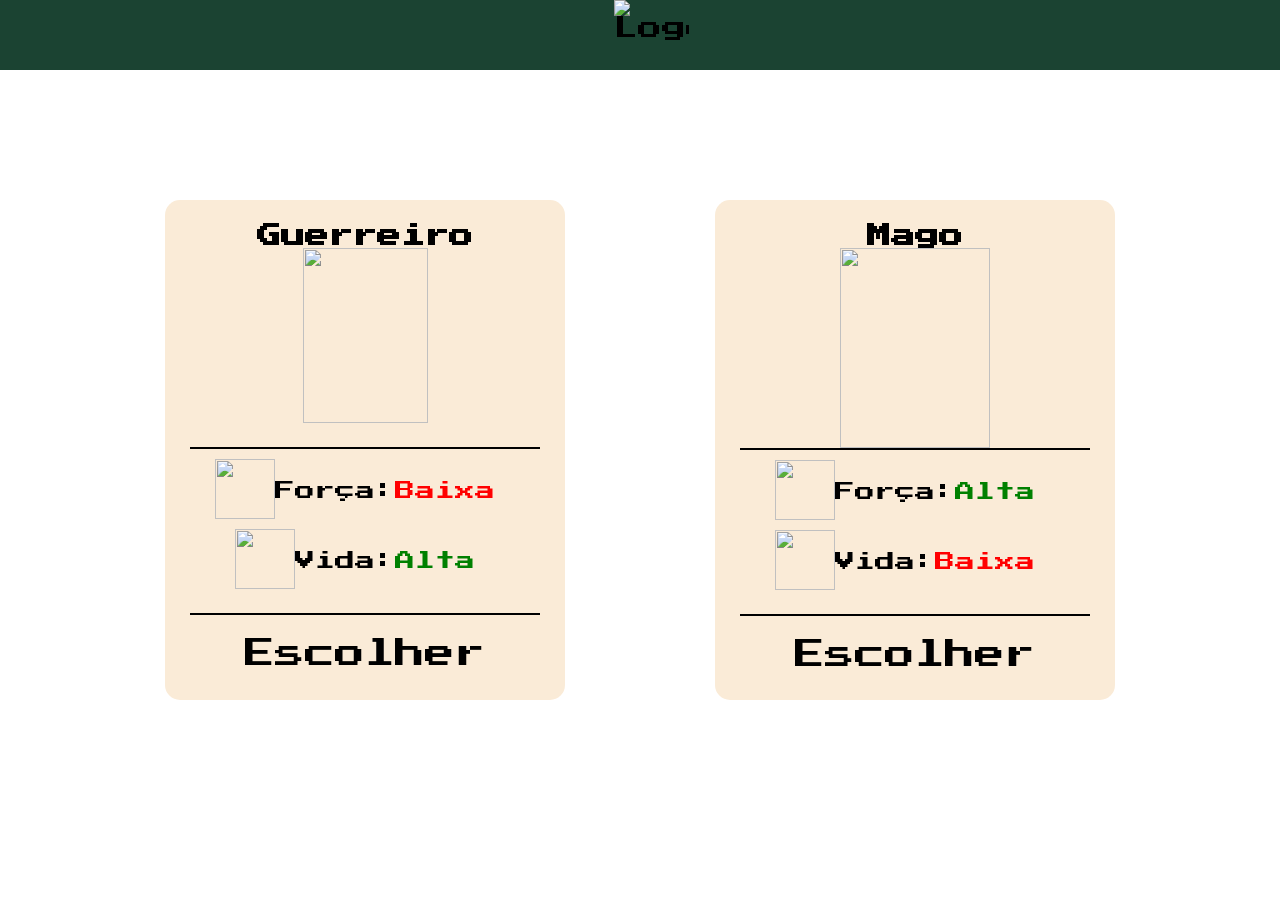
==== commit 59d8972b: "Add files via upload" ====
--- a/jogo.html
+++ b/jogo.html
@@ -1,191 +1,162 @@
-<!DOCTYPE html>
-<html lang="pt-BR">
-<head>
-    <meta charset="UTF-8">
-    <meta name="viewport" content="width=device-width, initial-scale=1.0">
-    <meta name="description" content="Batalhe em turnos contra goblins e chefes">
-    <meta name="theme-color" content="#1B4332">
-    <title> RPG Turnos - Batalha</title>
-    <link rel="stylesheet" href="style.css">
-    <link rel="preconnect" href="https://fonts.googleapis.com">
-    <link rel="preconnect" href="https://fonts.gstatic.com" crossorigin>
-    <link href="https://fonts.googleapis.com/css2?family=Press+Start+2P&display=swap" rel="stylesheet">
-</head>
-<body>
-    <header class="barra-superior" role="banner">
-        <br>    
-        <img src="imagens/logo urubu.png" alt="Logo do jogo" width="75px" height="75px" class="logo" onclick="irinicio()" tabindex="0" onkeypress="irinicio()">
-    </header>
-    
-    <main>
-        <!-- Tela de Escolha de Personagem -->
-        <div id="telaescolha" role="region" aria-label="Escolha do personagem">
-            <div class="personagens" onclick="escolher('guerreiro')" tabindex="0" onkeypress="escolher('guerreiro')" role="button" aria-label="Escolher Guerreiro">
-                <br>
-                <h1>Guerreiro</h1>
-                <img src="imagens/guerreiro.png" alt="Guerreiro - Personagem com alta vida e força baixa" width="125" height="175">
-                <br>
-                <div class="linha" aria-hidden="true"></div>
-                <div class="status">
-                    <img src="imagens/forca.png" alt="" width="60px" height="60px" aria-hidden="true">
-                    <p class="stat">Força:</p>
-                    <p class="statu2">Baixa</p>
-                </div>
-                <div class="status">
-                    <img src="imagens/vida.png" alt="" width="60px" height="60px" aria-hidden="true">
-                    <p class="stat">Vida:</p>
-                    <p class="statu1">Alta</p>
-                </div>
-                <br>
-                <div class="linha" aria-hidden="true"></div>
-                <br>
-                <p id="escolherguerreiro">Escolher</p>
-            </div>
-            
-            <div class="personagens" onclick="escolher('mago')" tabindex="0" onkeypress="escolher('mago')" role="button" aria-label="Escolher Mago">
-                <br>
-                <h1>Mago</h1>
-                <img src="imagens/mago.png" alt="Mago - Personagem com alta força e vida baixa" width="150" height="200">
-                <div class="linha" aria-hidden="true"></div>
-                <div class="status">
-                    <img src="imagens/forca.png" alt="" width="60px" height="60px" aria-hidden="true">
-                    <p class="stat">Força:</p>
-                    <p class="statu1">Alta</p>
-                </div>
-                <div class="status">
-                    <img src="imagens/vida.png" alt="" width="60px" height="60px" aria-hidden="true">
-                    <p class="stat">Vida:</p>
-                    <p class="statu2">Baixa</p>
-                </div>
-                <br>
-                <div class="linha" aria-hidden="true"></div>
-                <br>
-                <p id="escolhermago">Escolher</p>
-            </div>
-        </div>
-        
-        <!-- Tela de Combate -->
-        <div id="telacombate" role="region" aria-label="Área de batalha">
-            <div class="info">
-                <p id="informacao" aria-live="polite"></p>
-            </div>
-            
-            <div class="turnoacao">
-                <p id="turnoacao" aria-live="assertive"></p>
-            </div>
-            
-            <!-- Efeitos do Jogador -->
-            <div class="efeitoduracaoeu">
-                <p id="duracaoescudo" class="duracao" aria-label="Duração do escudo"></p>
-                <p id="duracaoaparo" class="duracao" aria-label="Duração do aparo"></p>
-                <p id="duracaododge" class="duracao" aria-label="Duração da esquiva"></p>
-            </div>
-            <div class="efeitoseu">
-                <div class="efeitos" id="escudomagico" aria-label="Escudo Mágico ativo">
-                    <img src="imagens/escudomagico.png" alt="Escudo Mágico" width="50px" height="50px">
-                </div>
-                <div class="efeitos" id="aparo" aria-label="Aparo ativo">
-                    <img src="imagens/aparo.png" alt="Aparo" width="50px" height="50px">
-                </div>
-                <div class="efeitos" id="dodge" aria-label="Esquiva ativa">
-                    <img src="imagens/dodge.png" alt="Esquiva" width="50px" height="50px">
-                </div>
-            </div>
-            
-            <!-- Efeitos do Inimigo -->
-            <div class="efeitoduracaoinimigo">
-                <p id="duracaoatordoadoinimigo" class="duracao" aria-label="Duração do atordoamento"></p>
-                <p id="duracaosangue" class="duracao" aria-label="Duração do sangramento"></p>
-                <p id="duracaofogo" class="duracao" aria-label="Duração da queimadura"></p>
-            </div>
-            <div class="efeitosinimigo">
-                <div class="efeitos" id="atordoadoinimigo" aria-label="Atordoado">
-                    <img src="imagens/atordoado.png" alt="Atordoado" width="50px" height="50px">
-                </div>
-                <div class="efeitos" id="sangue" aria-label="Sangramento">
-                    <img src="imagens/sangue.png" alt="Sangramento" width="50px" height="50px">
-                </div>
-                <div class="efeitos" id="fogo" aria-label="Queimadura">
-                    <img src="imagens/fogo.png" alt="Queimadura" width="50px" height="50px">
-                </div>
-            </div>
-            
-            <!-- Barras de Vida -->
-            <div class="vida" role="progressbar" aria-valuenow="100" aria-valuemin="0" aria-valuemax="100" aria-label="Vida do jogador">
-                <div id="barravidajogador">
-                    <p id="vidanumerojogador"></p>
-                </div>
-            </div>
-            <img id="imgjogador" alt="Seu personagem">
-            
-            <div class="vidainimigo" role="progressbar" aria-valuenow="100" aria-valuemin="0" aria-valuemax="100" aria-label="Vida do inimigo">
-                <div id="barravidainimigo">
-                    <p id="vidanumeroinimigo"></p>
-                </div>
-            </div>
-            <img id="imginimigo" src="imagens/goblin.png" alt="Inimigo" width="500px" height="500px">
-            
-            <!-- Ações -->
-            <div class="acoes" role="toolbar" aria-label="Ações disponíveis">
-                <div id="atacar" tabindex="0" onkeypress="atacar()">
-                    <img src="imagens/ataque.png" alt="" width="75px" height="75px" aria-hidden="true">
-                    <p onclick="atacar()">Atacar</p>
-                </div>
-                <div class="linhadois" aria-hidden="true"></div>
-                <div id="curar" tabindex="0" onkeypress="curar()">
-                    <img src="imagens/cura.png" alt="" width="75px" height="75px" aria-hidden="true">
-                    <p onclick="curar()">Curar</p>
-                </div>
-                <div class="linhadois" aria-hidden="true"></div>
-                <div id="habilidades" tabindex="0" onkeypress="toggleSkills()">
-                    <img src="imagens/habilidades.png" alt="" width="75px" height="75px" aria-hidden="true">
-                    <p onclick="toggleSkills()">Skills</p>
-                </div>
-            </div>
-            
-            <!-- Habilidades -->
-            <div id="skill" role="menu" aria-label="Habilidades disponíveis">
-                <div>
-                    <br>
-                    <p id="skill1" onclick="usarskill1()" onmouseover="mostrardescricao('skill1')" onmouseout="limpardescricao()" tabindex="0" onkeypress="usarskill1()" role="menuitem">></p>             
-                    <br>
-                    <div class="linhatres" aria-hidden="true"></div>
-                    <br>
-                    <p id="skill2" onclick="usarskill2()" onmouseover="mostrardescricao('skill2')" onmouseout="limpardescricao()" tabindex="0" onkeypress="usarskill2()" role="menuitem">></p>
-                    <br>
-                    <div class="linhatres" aria-hidden="true"></div>
-                    <br>
-                    <p id="skill3" onclick="usarskill3()" onmouseover="mostrardescricao('skill3')" onmouseout="limpardescricao()" tabindex="0" onkeypress="usarskill3()" role="menuitem">></p>
-                </div>
-            </div>
-            
-            <div id="resultado" role="alert" aria-live="assertive"></div>
-        </div>
-        
-        <!-- Tela de Recompensa -->
-        <div id="telarecompensa" role="dialog" aria-label="Escolha sua recompensa">
-            <p class="aa">Parabéns! Selecione um para avançar:</p>
-            <div class="recompensas" onclick="escolherRecompensa('dano')" tabindex="0" onkeypress="escolherRecompensa('dano')" role="button" aria-label="Aumentar ataque em 4">
-                <br><br>
-                <img src="imagens/ataque.png" alt="Ícone de ataque" width="100px" height="100px">
-                <br>
-                Aumentar ataque em 4
-            </div>
-            <div class="recompensas" onclick="escolherRecompensa('cura')" tabindex="0" onkeypress="escolherRecompensa('cura')" role="button" aria-label="Curar 40 pontos de vida">
-                <br><br>
-                <img src="imagens/cura.png" alt="Ícone de cura" width="100px" height="100px">
-                <br>
-                Se curar em 40
-            </div>
-            <div class="recompensas" onclick="escolherRecompensa('skill')" tabindex="0" onkeypress="escolherRecompensa('skill')" role="button" aria-label="Adquirir habilidade nova">
-                <br><br><br>
-                <p class="interrogacao">?</p>
-                <br><br>
-                Adquirir habilidade nova.
-            </div>
-        </div>
-    </main>
-
-    <script src="script.js"></script>
-</body>
+<!DOCTYPE html>
+<html lang="en">
+<head>
+    <meta charset="UTF-8">
+    <meta name="viewport" content="width=device-width, initial-scale=1.0">
+    <title>Document</title>
+    <link rel="stylesheet" href="style.css">
+    <link rel="preconnect" href="https://fonts.googleapis.com">
+    <link rel="preconnect" href="https://fonts.gstatic.com" crossorigin>
+    <link href="https://fonts.googleapis.com/css2?family=Press+Start+2P&display=swap" rel="stylesheet">
+</head>
+<body>
+    <header class="barra-superior">
+        <br>    
+        <img src="imagens/logo urubu.png" alt="Logo"  width="75px" height="75px" class="logo">
+    </header>
+    <div id="telaescolha">
+        <div class="personagens" onclick="escolher('guerreiro')">
+            <br>
+            <h1>Guerreiro</h1>
+            <img src="imagens/guerreiro.png" alt="" width="125" height="175">
+            <br>
+            <div class="linha"></div>
+            <div class="status">
+                <img src="imagens/forca.png" alt="" width="60px" height="60px">
+                    <p class="stat">Força:</p>
+                    <p class="statu2">Baixa</p>
+            </div>
+            <div class="status">
+                <img src="imagens/vida.png" alt="" width="60px" height="60px">
+                    <p class="stat">Vida:</p>
+                    <p class="statu1">Alta</p>
+            </div>
+            <br>
+            <div class="linha"></div>
+            <br>
+            <p id="escolherguerreiro">Escolher</p>
+        </div>
+        <div class="personagens" onclick="escolher('mago')">
+            <br>
+            <h1>Mago</h1>
+            <img src="imagens/mago.png" alt="" width="150" height="200">
+            <div class="linha"></div>
+            <div class="status">
+                <img src="imagens/forca.png" alt="" width="60px" height="60px">
+                    <p class="stat">Força:</p>
+                    <p class="statu1">Alta</p>
+            </div>
+            <div class="status">
+                <img src="imagens/vida.png" alt="" width="60px" height="60px">
+                    <p class="stat">Vida:</p>
+                    <p class="statu2">Baixa</p>
+            </div>
+            <br>
+            <div class="linha"></div>
+            <br>
+            <p id="escolhermago">Escolher</p>
+        </div>
+    </div>
+    <div id="telacombate">
+        <div class="info">
+            <p id="informacao"></p>
+        </div>
+        <div class="turnoacao">
+            <p id="turnoacao"></p>
+        </div>
+        <div class="efeitoduracaoeu">
+            <p id="duracaoescudo" class="duracao"></p>
+            <p id="duracaoaparo" class="duracao"></p>
+            <p id="duracaododge" class="duracao"></p>
+        </div>
+        <div class="efeitoseu">
+            <div class="efeitos" id="escudomagico">
+                <img src="imagens/escudomagico.png" alt="" width="50px" height="50px">
+            </div>
+            <div class="efeitos" id="aparo">
+                <img src="imagens/aparo.png" alt="" width="50px" height="50px">
+            </div>
+            <div class="efeitos" id="dodge">
+                <img src="imagens/dodge.png" alt="" width="50px" height="50px">
+            </div>
+        </div>
+        <div class="efeitoduracaoinimigo">
+            <p id="duracaoatordoadoinimigo" class="duracao"></p>
+            <p id="duracaosangue" class="duracao"></p>
+            <p id="duracaofogo" class="duracao"></p>
+        </div>
+        <div class="efeitosinimigo">
+            <div class="efeitos" id="atordoadoinimigo">
+                <img src="imagens/atordoado.png" alt="" width="50px" height="50px">
+            </div>
+            <div class="efeitos" id="sangue">
+                <img src="imagens/sangue.png" alt="" width="50px" height="50px">
+            </div>
+            <div class="efeitos" id="fogo">
+                <img src="imagens/fogo.png" alt="" width="50px" height="50px">
+            </div>
+        </div>
+        <div class="vida">
+            <div id="barravidajogador">
+                <p id="vidanumerojogador"></p>
+            </div>
+        </div>
+        <img id="imgjogador">
+        <div class="vidainimigo">
+            <div id="barravidainimigo">
+                <p id="vidanumeroinimigo"></p>
+            </div>
+        </div>
+        <img id="imginimigo" src="imagens/goblin.png" width="500px" height="500px">
+        <div class="acoes">
+            <div id="atacar">
+                <img src="imagens/ataque.png" alt="" width="75px" height="75px">
+                <p onclick="atacar()">Atacar</p>
+            </div>
+            <div class="linhadois"></div>
+            <div id="curar">
+                <img src="imagens/cura.png" alt="" width="75px" height="75px">
+                <p onclick="curar()">Curar</p>
+            </div>
+            <div class="linhadois"></div>
+            <div id="habilidades">
+                <img src="imagens/habilidades.png" alt="" width="75px" height="75px">
+                <p onclick="toggleSkills()">Skills</p>
+            </div>
+        </div>
+        <div id="skill">
+            <div>
+                <br>
+                <p id="skill1" onclick="usarskill1()" onmouseover="mostrardescricao('skill1')" onmouseout="limpardescricao()">></p>             <br>
+                <div class="linhatres"></div>                          <br>
+                <p id="skill2" onclick="usarskill2()" onmouseover="mostrardescricao('skill2')" onmouseout="limpardescricao()">></p>             <br>
+                <div class="linhatres"></div>                          <br>
+                <p id="skill3" onclick="usarskill3()" onmouseover="mostrardescricao('skill3')" onmouseout="limpardescricao()">></p>
+            </div>
+        </div>
+        <div id="resultado"></div>
+    </div>
+    <div id="telarecompensa">
+        <p class="aa">Parabéns! Selecione um para avançar:</p>
+            <div class="recompensas" onclick="escolherRecompensa('dano')">
+                <br><br>
+                <img src="imagens/ataque.png" alt="" width="100px" height="100px">
+                <br>
+                Aumentar ataque em 4
+            </div>
+            <div class="recompensas" onclick="escolherRecompensa('cura')">
+                <br><br>
+                <img src="imagens/cura.png" alt="" width="100px" height="100px">
+                <br>
+                Se curar em 40
+            </div>
+            <div class="recompensas" onclick="escolherRecompensa('skill')">
+                <br><br><br>
+                <p class="interrogacao">?</p>
+                <br><br>
+                Adquirir habilidade nova.
+            </div>
+        </div> 
+    <script src="script.js"></script>
+</body>
 </html>
--- a/style.css
+++ b/style.css
@@ -1,960 +1,707 @@
-/* ============================================
-   CSS Variables & Reset
-   ============================================ */
-:root {
-    --color-primary: #1B4332;
-    --color-secondary: #2D6A4F;
-    --color-accent: #5cff9d;
-    --color-danger: #ff4444;
-    --color-warning: #ffaa00;
-    --color-success: #44ff44;
-    --color-text: #333333;
-    --color-text-light: #666666;
-    --color-bg: #f5f5f5;
-    --color-card: #fffbf0;
-    --shadow-sm: 0 2px 4px rgba(0,0,0,0.1);
-    --shadow-md: 0 4px 8px rgba(0,0,0,0.15);
-    --shadow-lg: 0 8px 16px rgba(0,0,0,0.2);
-    --transition-fast: 0.2s ease;
-    --transition-normal: 0.3s ease;
-    --transition-slow: 0.5s ease;
-    --border-radius: 12px;
-    --border-radius-lg: 20px;
-}
-
-* {
-    font-family: "Press Start 2P", system-ui;
-    font-size: 24px;
-    margin: 0;
-    padding: 0;
-    box-sizing: border-box;
-}
-
-body {
-    position: relative;
-    height: 100%;
-    background-color: var(--color-bg);
-    line-height: 1.6;
-}
-
-/* ============================================
-   Header & Navigation
-   ============================================ */
-.barra-superior {
-    width: 100%;
-    height: 70px;
-    background-color: var(--color-primary);
-    position: fixed;
-    top: 0;
-    left: 0;
-    z-index: 1000;
-    display: flex;
-    align-items: center;
-    justify-content: center;
-    box-shadow: var(--shadow-md);
-}
-
-.logo {
-    position: absolute;
-    left: 50%;
-    transform: translateX(-50%);
-    transition: transform var(--transition-normal);
-    cursor: pointer;
-}
-
-.logo:hover {
-    transform: translateX(-50%) scale(1.2);
-}
-
-/* ============================================
-   Home Page - Banner
-   ============================================ */
-.divsobrejogo {
-    position: relative;
-    width: 100%;
-    height: 60vh;
-    min-height: 400px;
-    overflow: hidden;
-}
-
-.imgsobrejogo {
-    position: absolute;
-    inset: 0;
-    background: url("imagens/videogame.png") center/cover;
-    filter: blur(10px);
-    transform: scale(1.1);
-}
-
-.divtextosobrejogo {
-    position: absolute;
-    top: 50%;
-    left: 50%;
-    transform: translate(-50%, -50%);
-    color: white;
-    font-size: clamp(32px, 5vw, 65px);
-    font-weight: bold;
-    font-family: 'Segoe UI', sans-serif;
-    text-shadow: 2px 2px 8px rgba(0,0,0,0.5);
-}
-
-#desenvolvedores {
-    position: absolute;
-    bottom: 20px;
-    left: 50%;
-    transform: translateX(-50%);
-    background-color: var(--color-secondary);
-    height: auto;
-    padding: 15px 30px;
-    border-radius: var(--border-radius);
-    text-align: center;
-    cursor: pointer;
-    transition: all var(--transition-normal);
-}
-
-#desenvolvedores:hover {
-    background-color: var(--color-accent);
-    transform: translateX(-50%) scale(1.05);
-}
-
-#desenvolvedores p {
-    font-family: 'Segoe UI', sans-serif;
-    color: white;
-    font-weight: bold;
-    transition: color var(--transition-normal);
-}
-
-#desenvolvedores:hover p {
-    color: var(--color-primary);
-}
-
-/* ============================================
-   Home Page - About Section
-   ============================================ */
-.sobreojogo {
-    max-width: 800px;
-    margin: 0 auto;
-    padding: 40px 20px;
-}
-
-.textosobrejogo {
-    font-family: 'Segoe UI', sans-serif;
-    line-height: 1.8;
-    margin-bottom: 20px;
-    font-size: 18px;
-    text-align: justify;
-    color: var(--color-text);
-}
-
-#aaa {
-    display: flex;
-    width: 100%;
-    justify-content: center;
-    padding: 40px 0;
-}
-
-#jornada {
-    background-color: var(--color-secondary);
-    padding: 20px 40px;
-    border-radius: var(--border-radius-lg);
-    display: flex;
-    justify-content: center;
-    align-items: center;
-    cursor: pointer;
-    transition: all var(--transition-normal);
-    box-shadow: var(--shadow-md);
-}
-
-#jornada:hover {
-    background-color: var(--color-accent);
-    transform: scale(1.05);
-    box-shadow: var(--shadow-lg);
-}
-
-#jornada p {
-    font-family: "Press Start 2P", system-ui;
-    color: var(--color-accent);
-    font-size: clamp(12px, 2vw, 16px);
-    transition: color var(--transition-normal);
-}
-
-#jornada:hover p {
-    color: var(--color-primary);
-    animation: piscarjornada 1.2s infinite;
-}
-
-@keyframes piscarjornada {
-    0% { transform: scale(1); opacity: 1; }
-    50% { transform: scale(1.1); opacity: 0.8; }
-    100% { transform: scale(1); opacity: 1; }
-}
-
-/* ============================================
-   Quem Sou Eu Page
-   ============================================ */
-.divquemsomos {
-    position: relative;
-    width: 100%;
-    height: 60vh;
-    min-height: 400px;
-    overflow: hidden;
-}
-
-.imgquemsomos {
-    position: absolute;
-    inset: 0;
-    background-color: #659e84;
-    transform: scale(1.1);
-}
-
-.divtextoquemsomos {
-    position: absolute;
-    top: 50%;
-    left: 50%;
-    transform: translate(-50%, -50%);
-    color: white;
-    font-size: clamp(32px, 5vw, 65px);
-    font-weight: bold;
-    font-family: 'Segoe UI', sans-serif;
-    text-shadow: 2px 2px 8px rgba(0,0,0,0.3);
-}
-
-#irinicio {
-    position: absolute;
-    bottom: 20px;
-    left: 50%;
-    transform: translateX(-50%);
-    background-color: var(--color-secondary);
-    padding: 15px 30px;
-    border-radius: var(--border-radius);
-    display: flex;
-    justify-content: center;
-    align-items: center;
-    cursor: pointer;
-    transition: all var(--transition-normal);
-}
-
-#irinicio:hover {
-    background-color: var(--color-accent);
-    transform: translateX(-50%) scale(1.05);
-}
-
-#irinicio p {
-    font-family: 'Segoe UI', sans-serif;
-    color: white;
-    font-weight: bold;
-    transition: color var(--transition-normal);
-}
-
-#irinicio:hover p {
-    color: var(--color-primary);
-}
-
-.umquemsomos {
-    display: flex;
-    justify-content: center;
-    gap: 100px;
-    width: 100%;
-    align-items: center;
-    padding: 40px 20px;
-    flex-wrap: wrap;
-}
-
-.textoquemsomos {
-    max-width: 400px;
-}
-
-.nome {
-    font-weight: bolder;
-    font-size: clamp(20px, 3vw, 28px);
-    color: var(--color-primary);
-}
-
-.coisas {
-    font-weight: bold;
-    font-size: clamp(16px, 2vw, 22px);
-    color: var(--color-text-light);
-    margin: 5px 0;
-}
-
-.sobremim {
-    max-width: 800px;
-    margin: 0 auto;
-    padding: 40px 20px;
-}
-
-.textosobremim {
-    font-family: 'Segoe UI', sans-serif;
-    line-height: 1.8;
-    margin-bottom: 20px;
-    font-size: 18px;
-    text-align: justify;
-    color: var(--color-text);
-}
-
-/* ============================================
-   Character Selection
-   ============================================ */
-#telaescolha {
-    display: flex;
-    justify-content: center;
-    align-items: center;
-    height: 100vh;
-    gap: 80px;
-    padding: 100px 20px 20px;
-    flex-wrap: wrap;
-}
-
-#telaescolha::before {
-    content: "";
-    position: fixed;
-    inset: 0;
-    background: url(imagens/cenariorpg.png) center/cover no-repeat;
-    filter: blur(8px);
-    z-index: -1;
-}
-
-.personagens {
-    width: 350px;
-    min-height: 500px;
-    border-radius: var(--border-radius-lg);
-    background-color: var(--color-card);
-    display: flex;
-    flex-direction: column;
-    align-items: center;
-    transition: all var(--transition-normal);
-    box-shadow: var(--shadow-lg);
-    cursor: pointer;
-    padding: 20px;
-}
-
-.personagens:hover {
-    transform: translateY(-10px) scale(1.02);
-    box-shadow: 0 15px 30px rgba(0,0,0,0.3);
-}
-
-.personagens h1 {
-    font-size: clamp(20px, 3vw, 28px);
-    color: var(--color-primary);
-    margin-bottom: 10px;
-}
-
-.linha {
-    width: 90%;
-    height: 2px;
-    background: linear-gradient(90deg, transparent, var(--color-primary), transparent);
-    margin: 10px 0;
-}
-
-.status {
-    display: flex;
-    align-items: center;
-    gap: 10px;
-    margin: 8px 0;
-}
-
-.stat {
-    font-size: 18px;
-    color: var(--color-text);
-}
-
-.statu1 {
-    font-size: 18px;
-    color: var(--color-success);
-    font-weight: bold;
-}
-
-.statu2 {
-    font-size: 18px;
-    color: var(--color-danger);
-    font-weight: bold;
-}
-
-#escolhermago,
-#escolherguerreiro {
-    font-size: 24px;
-    text-align: center;
-    color: var(--color-secondary);
-    animation: piscar 1.5s infinite;
-    margin-top: auto;
-}
-
-@keyframes piscar {
-    0% { transform: scale(1); color: var(--color-secondary); opacity: 1; }
-    33% { transform: scale(1.1); color: var(--color-accent); opacity: 0.7; }
-    66% { transform: scale(1.05); color: var(--color-secondary); opacity: 1; }
-    100% { transform: scale(1); color: var(--color-secondary); opacity: 1; }
-}
-
-/* ============================================
-   Battle Screen
-   ============================================ */
-#telacombate {
-    width: 100%;
-    height: 100vh;
-    margin: 0;
-    background: url(imagens/cenariorpg.png) center/cover no-repeat;
-    position: relative;
-    overflow: hidden;
-}
-
-#imgjogador {
-    position: absolute;
-    left: 10%;
-    bottom: 15%;
-    max-width: 200px;
-    height: auto;
-    filter: drop-shadow(0 4px 8px rgba(0,0,0,0.3));
-}
-
-#imginimigo {
-    position: absolute;
-    right: 10%;
-    bottom: 15%;
-    max-width: 400px;
-    height: auto;
-    filter: drop-shadow(0 4px 8px rgba(0,0,0,0.3));
-}
-
-/* Health Bars */
-.vida,
-.vidainimigo {
-    width: 180px;
-    height: 30px;
-    border: 3px solid var(--color-primary);
-    background-color: rgba(255,255,255,0.9);
-    position: absolute;
-    border-radius: var(--border-radius);
-    overflow: hidden;
-    box-shadow: var(--shadow-sm);
-}
-
-.vida {
-    left: 12%;
-    bottom: calc(15% + 210px);
-}
-
-.vidainimigo {
-    right: 12%;
-    bottom: calc(15% + 410px);
-}
-
-.vida div,
-.vidainimigo div {
-    height: 100%;
-    width: 100%;
-    background: linear-gradient(90deg, #ff4444, #ff6666);
-    transition: width var(--transition-normal);
-    display: flex;
-    justify-content: center;
-    align-items: center;
-}
-
-#vidanumeroinimigo,
-#vidanumerojogador {
-    color: white;
-    font-size: 14px;
-    text-shadow: 1px 1px 2px rgba(0,0,0,0.5);
-}
-
-/* Effects Display */
-.efeitoduracaoeu,
-.efeitoduracaoinimigo {
-    display: flex;
-    position: absolute;
-    width: 200px;
-    height: 40px;
-    justify-content: center;
-    gap: 20px;
-}
-
-.efeitoduracaoeu {
-    left: 5%;
-    top: 20%;
-}
-
-.efeitoduracaoinimigo {
-    right: 5%;
-    top: 20%;
-}
-
-.duracao {
-    color: var(--color-warning);
-    font-size: 16px;
-    text-shadow: 1px 1px 2px rgba(0,0,0,0.5);
-}
-
-.efeitoseu,
-.efeitosinimigo {
-    display: flex;
-    position: absolute;
-    width: 200px;
-    height: 60px;
-    justify-content: center;
-    gap: 10px;
-}
-
-.efeitoseu {
-    left: 5%;
-    top: 25%;
-}
-
-.efeitosinimigo {
-    right: 5%;
-    top: 25%;
-}
-
-.efeitos {
-    background-color: rgba(255,251,240,0.95);
-    border-radius: var(--border-radius);
-    width: 50px;
-    height: 50px;
-    display: none;
-    box-shadow: var(--shadow-sm);
-    transition: transform var(--transition-fast);
-}
-
-.efeitos:hover {
-    transform: scale(1.1);
-}
-
-/* Actions Panel */
-.acoes {
-    background-color: rgba(255,251,240,0.95);
-    width: 280px;
-    padding: 20px;
-    left: 50%;
-    bottom: 30px;
-    transform: translateX(-50%);
-    position: absolute;
-    border-radius: var(--border-radius-lg);
-    box-shadow: var(--shadow-lg);
-    display: flex;
-    flex-direction: column;
-    gap: 10px;
-}
-
-#atacar,
-#curar,
-#habilidades {
-    display: flex;
-    align-items: center;
-    gap: 15px;
-    padding: 10px;
-    border-radius: var(--border-radius);
-    cursor: pointer;
-    transition: all var(--transition-fast);
-}
-
-#atacar:hover,
-#curar:hover,
-#habilidades:hover {
-    background-color: rgba(45,106,79,0.1);
-    transform: translateX(5px);
-}
-
-#atacar p,
-#curar p,
-#habilidades p {
-    margin: 0;
-    transition: color var(--transition-fast);
-}
-
-#atacar:hover p { color: var(--color-danger); }
-#curar:hover p { color: var(--color-success); }
-#habilidades:hover p { color: var(--color-warning); }
-
-.linhadois {
-    width: 100%;
-    height: 1px;
-    background: linear-gradient(90deg, transparent, var(--color-text-light), transparent);
-}
-
-/* Skills Panel */
-#skill {
-    display: none;
-    position: absolute;
-    left: calc(50% + 160px);
-    bottom: 30px;
-    width: 300px;
-    background-color: rgba(255,251,240,0.95);
-    border-radius: var(--border-radius-lg);
-    box-shadow: var(--shadow-lg);
-    padding: 15px;
-}
-
-#skill p {
-    font-size: 16px;
-    margin: 8px 0;
-    padding: 8px;
-    border-radius: var(--border-radius);
-    cursor: pointer;
-    transition: all var(--transition-fast);
-}
-
-#skill p:hover {
-    color: var(--color-danger);
-    background-color: rgba(255,68,68,0.1);
-}
-
-.linhatres {
-    width: 90%;
-    height: 1px;
-    background: linear-gradient(90deg, transparent, var(--color-text-light), transparent);
-    margin: 5px auto;
-}
-
-.skillusada {
-    color: var(--color-text-light) !important;
-    opacity: 0.5;
-    pointer-events: none;
-    text-decoration: line-through;
-}
-
-/* Info & Messages */
-.info {
-    position: absolute;
-    width: 100%;
-    padding: 10px;
-    bottom: 10px;
-    left: 0;
-    display: flex;
-    justify-content: center;
-    align-items: center;
-}
-
-.info p {
-    color: var(--color-warning);
-    font-size: 14px;
-    text-shadow: 1px 1px 2px rgba(0,0,0,0.5);
-    background-color: rgba(0,0,0,0.5);
-    padding: 8px 16px;
-    border-radius: var(--border-radius);
-}
-
-.turnoacao {
-    transform: translate(-50%, -50%);
-    position: absolute;
-    left: 50%;
-    top: 15%;
-}
-
-.turnoacao p {
-    color: var(--color-warning);
-    font-size: clamp(18px, 3vw, 28px);
-    text-shadow: 2px 2px 4px rgba(0,0,0,0.5);
-}
-
-.animarturnoacao {
-    animation: aparecermsg 1.5s ease;
-}
-
-@keyframes aparecermsg {
-    0% { opacity: 0; transform: scale(0.9); }
-    20% { opacity: 1; transform: scale(1.1); }
-    80% { opacity: 1; transform: scale(1.1); }
-    100% { opacity: 0; transform: scale(1); }
-}
-
-/* Result Screen */
-#resultado {
-    position: fixed;
-    height: 100%;
-    width: 100%;
-    display: none;
-    justify-content: center;
-    align-items: center;
-    font-size: clamp(24px, 5vw, 60px);
-    font-weight: bold;
-    text-align: center;
-    animation: piscarresultado 0.8s infinite;
-    background: rgba(0, 0, 0, 0.85);
-    z-index: 999;
-    padding: 20px;
-}
-
-@keyframes piscarresultado {
-    0% { transform: scale(1); }
-    50% { transform: scale(1.1); }
-    100% { transform: scale(1); }
-}
-
-/* Reward Screen */
-#telarecompensa {
-    display: none;
-    position: fixed;
-    top: 0;
-    left: 0;
-    height: 100vh;
-    width: 100%;
-    background: url(imagens/cenariorpg.png) center/cover no-repeat;
-    z-index: 100;
-    justify-content: center;
-    align-items: center;
-    gap: 30px;
-    padding: 100px 20px 20px;
-    flex-wrap: wrap;
-}
-
-.aa {
-    position: absolute;
-    top: 15%;
-    left: 50%;
-    transform: translateX(-50%);
-    color: var(--color-warning);
-    font-size: clamp(16px, 3vw, 26px);
-    animation: aaaa 1.2s infinite;
-    text-shadow: 2px 2px 4px rgba(0,0,0,0.5);
-    white-space: nowrap;
-}
-
-@keyframes aaaa {
-    0% { transform: translateX(-50%) scale(1); }
-    50% { transform: translateX(-50%) scale(1.1); }
-    100% { transform: translateX(-50%) scale(1); }
-}
-
-.recompensas {
-    background-color: rgba(255,251,240,0.95);
-    width: 280px;
-    min-height: 280px;
-    display: flex;
-    flex-direction: column;
-    align-items: center;
-    justify-content: center;
-    font-size: 18px;
-    text-align: center;
-    border-radius: var(--border-radius-lg);
-    padding: 20px;
-    transition: all var(--transition-normal);
-    cursor: pointer;
-    box-shadow: var(--shadow-lg);
-}
-
-.recompensas:hover {
-    transform: translateY(-10px) scale(1.05);
-    box-shadow: 0 15px 30px rgba(0,0,0,0.3);
-}
-
-.interrogacao {
-    font-size: 60px;
-    color: var(--color-warning);
-}
-
-/* ============================================
-   Animations
-   ============================================ */
-@keyframes tremer {
-    0% { transform: translate(0); }
-    25% { transform: translate(-5px, 0); }
-    50% { transform: translate(5px, 0); }
-    75% { transform: translate(-5px, 0); }
-    100% { transform: translate(0); }
-}
-
-.dano {
-    animation: tremer 0.3s;
-}
-
-@keyframes curar {
-    0% { filter: brightness(1); }
-    50% { filter: brightness(1.5) hue-rotate(90deg); }
-    100% { filter: brightness(1); }
-}
-
-.cura {
-    animation: curar 0.5s;
-}
-
-@keyframes esquiva {
-    0% { opacity: 1; transform: translateX(0); }
-    50% { opacity: 0.5; transform: translateX(30px); }
-    100% { opacity: 1; transform: translateX(0); }
-}
-
-.esquiva {
-    animation: esquiva 0.4s;
-}
-
-/* ============================================
-   Responsive Design
-   ============================================ */
-@media (max-width: 1200px) {
-    #imginimigo {
-        max-width: 300px;
-        right: 5%;
-    }
-    
-    .vidainimigo {
-        right: 8%;
-    }
-}
-
-@media (max-width: 992px) {
-    #telaescolha {
-        gap: 40px;
-    }
-    
-    .personagens {
-        width: 300px;
-        min-height: 450px;
-    }
-    
-    #imgjogador {
-        left: 5%;
-        max-width: 150px;
-    }
-    
-    #imginimigo {
-        right: 5%;
-        max-width: 250px;
-    }
-}
-
-@media (max-width: 768px) {
-    #telaescolha {
-        flex-direction: column;
-        padding: 100px 20px 20px;
-    }
-    
-    .personagens {
-        width: 90%;
-        max-width: 350px;
-    }
-    
-    .acoes {
-        width: 90%;
-        max-width: 300px;
-        bottom: 20px;
-    }
-    
-    #skill {
-        left: 50%;
-        transform: translateX(-50%);
-        bottom: 180px;
-        width: 90%;
-        max-width: 300px;
-    }
-    
-    #imgjogador {
-        left: 10%;
-        bottom: 20%;
-        max-width: 120px;
-    }
-    
-    #imginimigo {
-        right: 10%;
-        bottom: 20%;
-        max-width: 180px;
-    }
-    
-    .vida {
-        left: 8%;
-        bottom: calc(20% + 130px);
-        width: 140px;
-    }
-    
-    .vidainimigo {
-        right: 8%;
-        bottom: calc(20% + 190px);
-        width: 140px;
-    }
-    
-    .efeitoduracaoeu,
-    .efeitoduracaoinimigo {
-        width: 150px;
-    }
-    
-    .efeitoseu,
-    .efeitosinimigo {
-        width: 150px;
-    }
-    
-    .recompensas {
-        width: 250px;
-        min-height: 250px;
-    }
-}
-
-@media (max-width: 480px) {
-    * {
-        font-size: 18px;
-    }
-    
-    .barra-superior {
-        height: 60px;
-    }
-    
-    .logo {
-        width: 50px;
-        height: 50px;
-    }
-    
-    .divtextosobrejogo,
-    .divtextoquemsomos {
-        font-size: 28px;
-    }
-    
-    .acoes {
-        padding: 15px;
-    }
-    
-    #atacar img,
-    #curar img,
-    #habilidades img {
-        width: 50px;
-        height: 50px;
-    }
-    
-    .efeitos {
-        width: 40px;
-        height: 40px;
-    }
-    
-    .efeitos img {
-        width: 40px;
-        height: 40px;
-    }
-}
-
-/* ============================================
-   Accessibility
-   ============================================ */
-:focus {
-    outline: 3px solid var(--color-accent);
-    outline-offset: 2px;
-}
-
-:focus:not(:focus-visible) {
-    outline: none;
-}
-
-:focus-visible {
-    outline: 3px solid var(--color-accent);
-    outline-offset: 2px;
-}
-
-/* Reduced Motion */
-@media (prefers-reduced-motion: reduce) {
-    *,
-    *::before,
-    *::after {
-        animation-duration: 0.01ms !important;
-        animation-iteration-count: 1 !important;
-        transition-duration: 0.01ms !important;
-    }
-}
-
-/* High Contrast Mode */
-@media (prefers-contrast: high) {
-    :root {
-        --color-card: #ffffff;
-        --color-text: #000000;
-    }
-    
-    .personagens,
-    .recompensas,
-    .acoes,
-    #skill {
-        border: 3px solid #000;
-    }
+*{
+    font-family: "Press Start 2P", system-ui;
+    font-size: 24px;
+    margin: 0;
+  padding: 0;
+  box-sizing: border-box;
+}
+
+body{
+    position: relative;
+    height: 100%;
+}
+
+#telaescolha::before{
+  content: "";
+  position: fixed;
+  inset: 0;
+
+  background: url(imagens/cenariorpg.png) center/cover no-repeat;
+
+  filter: blur(8px);
+  z-index: -1;
+}
+
+.barra-superior {
+  width: 100%;
+  height: 70px;
+  background-color: #1B4332;
+  position: fixed;
+  top: 0;
+  left: 0;
+  z-index: 1000;
+  display: flex;
+  text-align: center;
+}
+
+.logo{
+    position: absolute;
+    left: 48%;
+    transition: all 0.3s ease;
+}
+
+.logo:hover{
+  transform: scale(1.3);
+}
+
+#telaescolha{
+    display: flex;
+    justify-content:center;
+    align-items: center;
+    height: 100vh;
+    gap: 150px;
+}
+.personagens{
+    width: 400px;
+    height: 500px;
+    align-items: center;
+    border-radius: 15px;
+    background-color: antiquewhite;
+    display: flex;
+    flex-direction: column;
+    align-items: center;
+    transition: all 0.3s ease;
+}
+
+.personagens:hover {
+  transform: scale(1.05);
+  cursor: pointer;
+}
+
+.linha{
+    width: 350px;
+    height: 2px;
+    background-color: black;
+}
+
+.status{
+    display: flex;
+    margin-right: 20px;
+    margin-top: 10px;
+}
+
+.stat{
+    font-size: 20px;
+    margin-top: 22px;
+}
+
+.statu1{
+    font-size: 20px;
+    margin-top: 22px;
+    color: green;  
+}
+
+.statu2{
+    font-size: 20px;
+    margin-top: 22px;
+    color: red; 
+}
+#escolhermago {
+  font-size: 30px;
+  text-align: center;
+  animation: piscar 1.2s infinite;
+}
+#escolherguerreiro {
+  font-size: 30px;
+  text-align: center;
+  animation: piscar 1.2s infinite;
+}
+@keyframes piscar {
+  0% {
+    transform: scale(1);
+    color: #ff0000;
+    opacity: 1;
+  }
+  33% {
+    transform: scale(1.2);
+    color: #0400ff;
+    opacity: 0.6;
+  }
+  66% {
+    transform: scale(1.1);
+    color: #15ff00;
+    opacity: 1;
+  }
+  100% {
+    transform: scale(1);
+    color: #ff0000;
+    opacity: 1;
+  }
+}
+
+#telacombate{
+    width: 100%;
+    height: 100vh;
+    margin: 0;
+    background: url(imagens/cenariorpg.png) center/cover no-repeat;
+    position: relative;
+}
+
+#imgjogador {
+  position: absolute;
+  left: 120px;
+  top: 350px;
+}
+
+#imginimigo {
+  position: absolute;
+  bottom: 120px;
+  right: 150px;
+}
+
+.divsobrejogo {
+  position: relative;
+  width: 1905px;
+  height: 600px;
+  overflow: hidden;
+}
+
+.imgsobrejogo{
+    position: absolute;
+  inset: 0;
+  background: url("imagens/videogame.png") center/cover;
+  filter: blur(10px);
+  transform: scale(1.1);
+}
+
+.divtextosobrejogo {
+  position: absolute;
+  top: 50%;
+  left: 50%;
+  transform: translate(-50%, -50%);
+  color: white;
+  font-size: 65px;
+  font-weight: bold;
+  font-family: 'Segoe UI';
+}
+#desenvolvedores{
+  position: absolute;
+  top: 95%;
+  left: 50%;
+  background-color: #2D6A4F;
+  height: 75px;
+  width: 300px;
+  transform: translate(-50%, -50%);
+  border-radius: 12px;
+  text-align: center;
+}
+
+#desenvolvedores p:hover{
+    color: #5cff9d;
+    transform: scale(1.1);
+}
+
+#desenvolvedores p{
+  font-family: 'Segoe UI';
+  color: white;
+  font-weight: bold;
+  transition: all 0.3s ease;
+}
+
+.sobreojogo{
+  max-width: 700px;
+  margin: 0 auto;
+  padding: 40px 20px;
+}
+
+.textosobrejogo{
+  font-family: 'Segoe UI';
+  line-height: 1.6;
+  margin-bottom: 20px;
+  font-size: 18px;
+  text-align: justify;
+}
+
+#jornada{
+  background-color: #2D6A4F;
+  height: 100px;
+  width: 400px;
+  border-radius: 20px;
+  display: flex;
+  justify-content: center;
+  align-items: center;
+}
+
+#jornada p{
+  font-family: "Press Start 2P", system-ui;
+  animation: piscarjornada 1.2s infinite;
+  color: #5cff9d;
+  font-size: 16px;
+}
+
+@keyframes piscarjornada {
+  0% {
+    transform: scale(1);
+    opacity: 1;
+  }
+  50% {
+    transform: scale(1.2);
+    opacity: 1;
+  }
+  100% {
+    transform: scale(1);
+    opacity: 1;
+  }
+}
+
+#aaa{
+  display: flex;
+  width: 100%;
+  justify-content: center;
+}
+
+.divquemsomos {
+  position: relative;
+  width: 1905px;
+  height: 600px;
+  overflow: hidden;
+}
+
+.imgquemsomos{
+    position: absolute;
+  inset: 0;
+  background-color: #659e84;
+  transform: scale(1.1);
+}
+
+.divtextoquemsomos {
+  position: absolute;
+  top: 50%;
+  left: 50%;
+  transform: translate(-50%, -50%);
+  color: white;
+  font-size: 65px;
+  font-weight: bold;
+  font-family: 'Segoe UI';
+}
+
+#irinicio{
+  position: absolute;
+  top: 95%;
+  left: 50%;
+  background-color: #2D6A4F;
+  height: 75px;
+  width: 300px;
+  transform: translate(-50%, -50%);
+  border-radius: 12px;
+  display: flex;
+  justify-content: center;
+  align-items: center;
+}
+
+#irinicio p:hover{
+    color: #5cff9d;
+    transform: scale(1.1);
+}
+
+#irinicio p{
+  font-family: 'Segoe UI';
+  color: white;
+  font-weight: bold;
+  transition: all 0.3s ease;
+  margin-bottom: 12px;
+}
+
+.umquemsomos{
+  display: flex;
+  justify-content: center;
+  gap: 150px;
+  width: 100%;
+  align-items: center;
+}
+
+.textoquemsomos{
+  max-width: 400px;
+}
+
+.nome{
+  font-weight: bolder;
+  font-size: 28px;
+}
+
+.coisas{
+  font-weight: bold;
+  font-size: 22px;
+  color: rgb(78, 78, 78);
+}
+
+.sobremim{
+  max-width: 780px;
+  margin: 0 auto;
+  padding: 40px 20px;
+}
+
+.textosobremim{
+  font-family: 'Segoe UI';
+  line-height: 1.6;
+  margin-bottom: 20px;
+  font-size: 18px;
+  text-align: justify;
+}
+
+#imginimigo{
+  margin-left: 1300px;
+  margin-top: 350px;
+}
+
+.acoes{
+  background-color: antiquewhite;
+  width: 250px;
+  height: 225px;
+  left: 500px;
+  top: 400px;
+  position: absolute;
+  border-radius: 12px;
+}
+
+#atacar{
+  display: flex;
+  align-items: center;
+}
+#atacar p{
+  margin-left: 10px;
+  transition: all 0.3s ease;
+}
+#atacar p:hover{
+  color: red;
+  transform: scale(1.2);
+}
+
+#curar{
+  display: flex;
+  align-items: center;
+}
+#curar p{
+  transition: all 0.3s ease;
+}
+#curar p:hover{
+  color: red;
+  transform: scale(1.2);
+}
+
+#habilidades{
+  display: flex;
+  align-items: center;
+}
+#habilidades p{
+  transition: all 0.3s ease;
+}
+#habilidades p:hover{
+  color: red;
+  transform: scale(1.2);
+}
+
+#skill{
+  display: block;
+  position: absolute;
+  left: 770px;
+  top: 400px;
+  width: 320px;
+  height: 225px;
+  background-color: antiquewhite;
+  border-radius: 10px;
+}
+
+#skill p{
+  font-size: 17px;
+  margin-left: 10px;
+  margin-top: 10px;
+  transition: all 0.3s ease;
+}
+#skill p:hover{
+  color: red;
+}
+
+.linhadois{
+    width: 220px;
+    height: 2px;
+    background-color: black;
+    margin-left: 14px;
+}
+.linhatres{
+    width: 290px;
+    height: 2px;
+    background-color: black;
+    margin-left: 14px;
+}
+
+.vida{
+  width: 150px;
+  height: 25px;
+  border: black solid 1px;
+  background-color: white;
+  margin-bottom: 5px;
+  position: absolute;
+  left: 290px;
+  top: 350px;
+  border-radius: 5px;
+  overflow: hidden;
+}
+
+.vida div{
+  height: 100%;
+  width: 100%;
+  background-color: red;
+  transition: width 0.3s;
+  display: flex;
+  justify-content: center;
+  align-items: center;
+}
+
+.vidainimigo{
+  width: 150px;
+  height: 25px;
+  border: black solid 1px;
+  background-color: white;
+  margin-bottom: 5px;
+  position: absolute;
+  left: 1390px;
+  top: 330px;
+  border-radius: 5px;
+  overflow: hidden;
+}
+
+.vidainimigo div{
+  height: 100%;
+  width: 100%;
+  background-color: red;
+  transition: width 0.3s;
+  display: flex;
+  justify-content: center;
+  align-items: center;
+}
+
+#vidanumeroinimigo{
+  color: white;
+  font-size: 14px;
+}
+
+#vidanumerojogador{
+  color: white;
+  font-size: 14px;
+}
+
+@keyframes tremer {
+  0% { transform: translate(0); }
+  25% { transform: translate(-5px, 0); }
+  50% { transform: translate(5px, 0); }
+  75% { transform: translate(-5px, 0); }
+  100% { transform: translate(0); }
+}
+
+.dano {
+  animation: tremer 0.3s;
+}
+
+@keyframes curar {
+  0% { filter: brightness(1); }
+  50% { filter: brightness(2) hue-rotate(90deg); }
+  100% { filter: brightness(1); }
+}
+
+.cura {
+  animation: curar 0.5s;
+}
+
+#resultado{
+  position: fixed;
+  height: 100%;
+  width: 100%;
+  display: none;
+  justify-content: center;
+  align-items: center;
+  font-size: 60px;
+  font-weight: bold;
+  text-align: center;
+  animation: piscarresultado 0.8s infinite;
+  background: rgba(0, 0, 0, 0.7);
+    z-index: 999;
+}
+
+@keyframes piscarresultado {
+  0% {
+    transform: scale(1);
+  } 
+  50% {
+    transform: scale(1.3);
+  }
+  100% {
+    transform: scale(1);
+  }
+}
+
+.turnoacao{
+  transform: translate(-50%, -50%);
+  position: absolute;
+  left: 50%;
+  top: 12%;
+}
+.turnoacao p{
+  color: yellow;
+  font-size: 28px;
+  transform: scale(1);
+  transition: opacity 0.3s;
+}
+.animarturnoacao {
+  animation: aparecermsg 1.5s ease;
+}
+@keyframes aparecermsg {
+
+  0% {
+    opacity: 0;
+    transform: scale(0.9);
+  }
+
+  20% {
+    opacity: 1;
+    transform: scale(1.1);
+  }
+
+  80% {
+    opacity: 1;
+    transform: scale(1.1);
+  }
+
+  100% {
+    opacity: 0;
+    transform: scale(1);
+  }
+}
+
+#telarecompensa{
+  display: none;
+  position: fixed;
+  top: 0;
+  left: 0;
+  height: 100vh;
+  width: 100%;
+  background: url(imagens/cenariorpg.png) center/cover no-repeat;
+  z-index: 100;
+  justify-content: center;
+  align-items: center;
+  gap: 50px;
+}
+
+.aa{
+  position: absolute;
+  transform: translate(-50%, -50%);
+  left: 25%;
+  top: 20%;
+  color: yellow;
+  font-size: 26px;
+  animation: aaaa 1.2s infinite;
+}
+
+@keyframes aaaa{
+  0%{
+    transform: scale(1);
+  }
+  50%{
+    transform: scale(1.2);
+  }
+  100%{
+    transform: scale(1);
+  }
+}
+
+.recompensas{
+  background-color: antiquewhite;
+  width: 300px;
+  height: 300px;
+  display: flex;
+  flex-direction: column;
+  align-items: center;
+  font-size: 20px;
+  text-align: center;
+  margin-left: 15px;
+  border-radius: 15px;
+  padding: 10px;
+  transition: all 0.3s ease;
+}
+.recompensas:hover{
+  transform: scale(1.2);
+}
+
+.interrogacao{
+  font-size: 60px;
+}
+
+.efeitoduracaoeu{
+  display: flex;
+  position: absolute;
+  transform: translate(-50%, -50%);
+  width: 300px;
+  height: 60px;
+  left: 20%;
+  top: 25%;
+  justify-content: center;
+  gap: 35px;
+  flex-wrap:wrap;
+  align-content: flex-end;
+}
+.efeitoduracaoinimigo{
+  display: flex;
+  position: absolute;
+  transform: translate(-50%, -50%);
+  width: 300px;
+  height: 60px;
+  left: 78%;
+  top: 23%;
+  justify-content: center;
+  gap: 35px;
+  flex-wrap:wrap;
+  align-content: flex-end;
+}
+.duracao{
+  color: yellow;
+}
+.efeitoseu{
+  display: flex;
+  position: absolute;
+  transform: translate(-50%, -50%);
+  width: 300px;
+  height: 60px;
+  left: 20%;
+  top: 32%;
+  justify-content: center;
+  gap: 10px;
+}
+.efeitosinimigo{
+  display: flex;
+  position: absolute;
+  transform: translate(-50%, -50%);
+  width: 300px;
+  height: 60px;
+  left: 78%;
+  top: 30%;
+  justify-content: center;
+  gap: 10px;
+}
+.efeitos{
+  background-color: antiquewhite;
+  border-radius: 5px;
+  width: 50px;
+  height: 50px;
+  display: none;
+}
+
+.skillusada {
+    color: gray;
+    opacity: 0.6;
+    pointer-events: none;
+}
+
+.info{
+  position: absolute;
+  width: 100%;
+  height: 50px;
+  transform: translate(-50%, -50%);
+  top: 97%;
+  left: 50%;
+  justify-content: center;
+  align-items: center;
+  display: flex;
+}
+.info p {
+  color: yellow;
 }
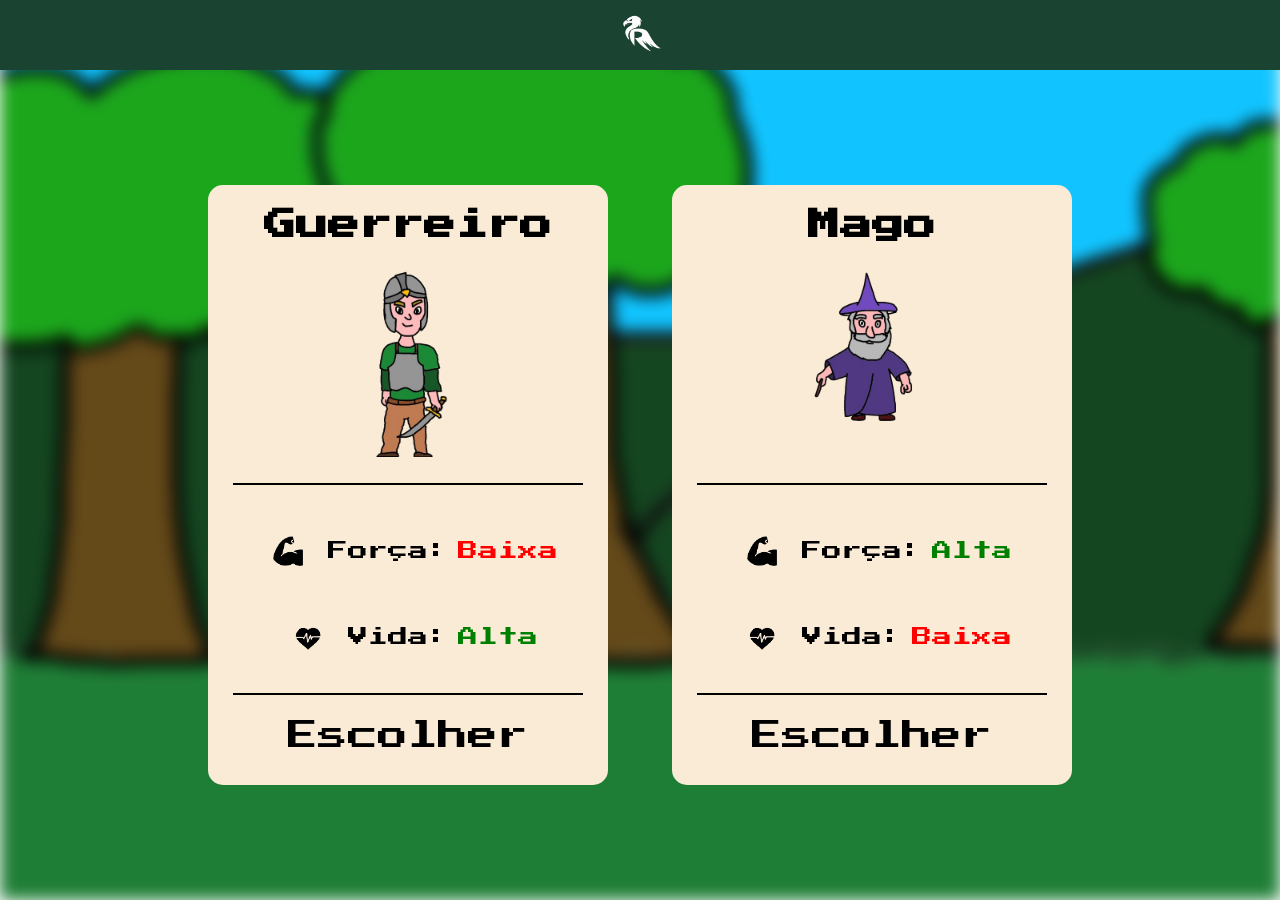
==== commit 743907a7: "Add files via upload" ====
--- a/jogo.html
+++ b/jogo.html
@@ -1,162 +1,162 @@
-<!DOCTYPE html>
-<html lang="en">
-<head>
-    <meta charset="UTF-8">
-    <meta name="viewport" content="width=device-width, initial-scale=1.0">
-    <title>Document</title>
-    <link rel="stylesheet" href="style.css">
-    <link rel="preconnect" href="https://fonts.googleapis.com">
-    <link rel="preconnect" href="https://fonts.gstatic.com" crossorigin>
-    <link href="https://fonts.googleapis.com/css2?family=Press+Start+2P&display=swap" rel="stylesheet">
-</head>
-<body>
-    <header class="barra-superior">
-        <br>    
-        <img src="imagens/logo urubu.png" alt="Logo"  width="75px" height="75px" class="logo">
-    </header>
-    <div id="telaescolha">
-        <div class="personagens" onclick="escolher('guerreiro')">
-            <br>
-            <h1>Guerreiro</h1>
-            <img src="imagens/guerreiro.png" alt="" width="125" height="175">
-            <br>
-            <div class="linha"></div>
-            <div class="status">
-                <img src="imagens/forca.png" alt="" width="60px" height="60px">
-                    <p class="stat">Força:</p>
-                    <p class="statu2">Baixa</p>
-            </div>
-            <div class="status">
-                <img src="imagens/vida.png" alt="" width="60px" height="60px">
-                    <p class="stat">Vida:</p>
-                    <p class="statu1">Alta</p>
-            </div>
-            <br>
-            <div class="linha"></div>
-            <br>
-            <p id="escolherguerreiro">Escolher</p>
-        </div>
-        <div class="personagens" onclick="escolher('mago')">
-            <br>
-            <h1>Mago</h1>
-            <img src="imagens/mago.png" alt="" width="150" height="200">
-            <div class="linha"></div>
-            <div class="status">
-                <img src="imagens/forca.png" alt="" width="60px" height="60px">
-                    <p class="stat">Força:</p>
-                    <p class="statu1">Alta</p>
-            </div>
-            <div class="status">
-                <img src="imagens/vida.png" alt="" width="60px" height="60px">
-                    <p class="stat">Vida:</p>
-                    <p class="statu2">Baixa</p>
-            </div>
-            <br>
-            <div class="linha"></div>
-            <br>
-            <p id="escolhermago">Escolher</p>
-        </div>
-    </div>
-    <div id="telacombate">
-        <div class="info">
-            <p id="informacao"></p>
-        </div>
-        <div class="turnoacao">
-            <p id="turnoacao"></p>
-        </div>
-        <div class="efeitoduracaoeu">
-            <p id="duracaoescudo" class="duracao"></p>
-            <p id="duracaoaparo" class="duracao"></p>
-            <p id="duracaododge" class="duracao"></p>
-        </div>
-        <div class="efeitoseu">
-            <div class="efeitos" id="escudomagico">
-                <img src="imagens/escudomagico.png" alt="" width="50px" height="50px">
-            </div>
-            <div class="efeitos" id="aparo">
-                <img src="imagens/aparo.png" alt="" width="50px" height="50px">
-            </div>
-            <div class="efeitos" id="dodge">
-                <img src="imagens/dodge.png" alt="" width="50px" height="50px">
-            </div>
-        </div>
-        <div class="efeitoduracaoinimigo">
-            <p id="duracaoatordoadoinimigo" class="duracao"></p>
-            <p id="duracaosangue" class="duracao"></p>
-            <p id="duracaofogo" class="duracao"></p>
-        </div>
-        <div class="efeitosinimigo">
-            <div class="efeitos" id="atordoadoinimigo">
-                <img src="imagens/atordoado.png" alt="" width="50px" height="50px">
-            </div>
-            <div class="efeitos" id="sangue">
-                <img src="imagens/sangue.png" alt="" width="50px" height="50px">
-            </div>
-            <div class="efeitos" id="fogo">
-                <img src="imagens/fogo.png" alt="" width="50px" height="50px">
-            </div>
-        </div>
-        <div class="vida">
-            <div id="barravidajogador">
-                <p id="vidanumerojogador"></p>
-            </div>
-        </div>
-        <img id="imgjogador">
-        <div class="vidainimigo">
-            <div id="barravidainimigo">
-                <p id="vidanumeroinimigo"></p>
-            </div>
-        </div>
-        <img id="imginimigo" src="imagens/goblin.png" width="500px" height="500px">
-        <div class="acoes">
-            <div id="atacar">
-                <img src="imagens/ataque.png" alt="" width="75px" height="75px">
-                <p onclick="atacar()">Atacar</p>
-            </div>
-            <div class="linhadois"></div>
-            <div id="curar">
-                <img src="imagens/cura.png" alt="" width="75px" height="75px">
-                <p onclick="curar()">Curar</p>
-            </div>
-            <div class="linhadois"></div>
-            <div id="habilidades">
-                <img src="imagens/habilidades.png" alt="" width="75px" height="75px">
-                <p onclick="toggleSkills()">Skills</p>
-            </div>
-        </div>
-        <div id="skill">
-            <div>
-                <br>
-                <p id="skill1" onclick="usarskill1()" onmouseover="mostrardescricao('skill1')" onmouseout="limpardescricao()">></p>             <br>
-                <div class="linhatres"></div>                          <br>
-                <p id="skill2" onclick="usarskill2()" onmouseover="mostrardescricao('skill2')" onmouseout="limpardescricao()">></p>             <br>
-                <div class="linhatres"></div>                          <br>
-                <p id="skill3" onclick="usarskill3()" onmouseover="mostrardescricao('skill3')" onmouseout="limpardescricao()">></p>
-            </div>
-        </div>
-        <div id="resultado"></div>
-    </div>
-    <div id="telarecompensa">
-        <p class="aa">Parabéns! Selecione um para avançar:</p>
-            <div class="recompensas" onclick="escolherRecompensa('dano')">
-                <br><br>
-                <img src="imagens/ataque.png" alt="" width="100px" height="100px">
-                <br>
-                Aumentar ataque em 4
-            </div>
-            <div class="recompensas" onclick="escolherRecompensa('cura')">
-                <br><br>
-                <img src="imagens/cura.png" alt="" width="100px" height="100px">
-                <br>
-                Se curar em 40
-            </div>
-            <div class="recompensas" onclick="escolherRecompensa('skill')">
-                <br><br><br>
-                <p class="interrogacao">?</p>
-                <br><br>
-                Adquirir habilidade nova.
-            </div>
-        </div> 
-    <script src="script.js"></script>
-</body>
-</html>+<!DOCTYPE html>
+<html lang="en">
+<head>
+    <meta charset="UTF-8">
+    <meta name="viewport" content="width=device-width, initial-scale=1.0">
+    <title>Document</title>
+    <link rel="stylesheet" href="style.css">
+    <link rel="preconnect" href="https://fonts.googleapis.com">
+    <link rel="preconnect" href="https://fonts.gstatic.com" crossorigin>
+    <link href="https://fonts.googleapis.com/css2?family=Press+Start+2P&display=swap" rel="stylesheet">
+</head>
+<body>
+    <header class="barra-superior">
+        <img src="imagens/logo urubu.png" alt="Logo" class="logo">
+    </header>
+
+    <div id="telaescolha">
+        <div class="personagens" onclick="escolher('guerreiro')">
+            <h1>Guerreiro</h1>
+            <img src="imagens/guerreiro.png" alt="">
+            <div class="linha"></div>
+            <div class="status">
+                <img src="imagens/forca.png" alt="">
+                <p class="stat">Força:</p>
+                <p class="statu2">Baixa</p>
+            </div>
+            <div class="status">
+                <img src="imagens/vida.png" alt="">
+                <p class="stat">Vida:</p>
+                <p class="statu1">Alta</p>
+            </div>
+            <div class="linha"></div>
+            <p id="escolherguerreiro">Escolher</p>
+        </div>
+        <div class="personagens" onclick="escolher('mago')">
+            <h1>Mago</h1>
+            <img src="imagens/mago.png" alt="">
+            <div class="linha"></div>
+            <div class="status">
+                <img src="imagens/forca.png" alt="">
+                <p class="stat">Força:</p>
+                <p class="statu1">Alta</p>
+            </div>
+            <div class="status">
+                <img src="imagens/vida.png" alt="">
+                <p class="stat">Vida:</p>
+                <p class="statu2">Baixa</p>
+            </div>
+            <div class="linha"></div>
+            <p id="escolhermago">Escolher</p>
+        </div>
+    </div>
+
+    <div id="telacombate">
+        <div class="info">
+            <p id="informacao"></p>
+        </div>
+
+        <div class="turnoacao">
+            <p id="turnoacao"></p>
+        </div>
+
+        <div class="areabatalha">
+            <div class="ladojogador">
+                <div class="efeitoduracaoeu">
+                    <p id="duracaoescudo" class="duracao"></p>
+                    <p id="duracaoaparo" class="duracao"></p>
+                    <p id="duracaododge" class="duracao"></p>
+                </div>
+                <div class="efeitoseu">
+                    <div class="efeitos" id="escudomagico">
+                        <img src="imagens/escudomagico.png" alt="">
+                    </div>
+                    <div class="efeitos" id="aparo">
+                        <img src="imagens/aparo.png" alt="">
+                    </div>
+                    <div class="efeitos" id="dodge">
+                        <img src="imagens/dodge.png" alt="">
+                    </div>
+                </div>
+                <div class="vida">
+                    <div id="barravidajogador">
+                        <p id="vidanumerojogador"></p>
+                    </div>
+                </div>
+                <img id="imgjogador" alt="Jogador">
+            </div>
+
+            <div class="painelacoes">
+                <div class="acoes">
+                    <div id="atacar">
+                        <img src="imagens/ataque.png" alt="">
+                        <p onclick="atacar()">Atacar</p>
+                    </div>
+                    <div class="linhadois"></div>
+                    <div id="curar">
+                        <img src="imagens/cura.png" alt="">
+                        <p onclick="curar()">Curar</p>
+                    </div>
+                    <div class="linhadois"></div>
+                    <div id="habilidades">
+                        <img src="imagens/habilidades.png" alt="">
+                        <p onclick="toggleSkills()">Skills</p>
+                    </div>
+                </div>
+                <div id="skill">
+                    <p id="skill1" onclick="usarskill1()" onmouseover="mostrardescricao('skill1')" onmouseout="limpardescricao()">></p>
+                    <div class="linhatres"></div>
+                    <p id="skill2" onclick="usarskill2()" onmouseover="mostrardescricao('skill2')" onmouseout="limpardescricao()">></p>
+                    <div class="linhatres"></div>
+                    <p id="skill3" onclick="usarskill3()" onmouseover="mostrardescricao('skill3')" onmouseout="limpardescricao()">></p>
+                </div>
+            </div>
+
+            <div class="ladoinimigo">
+                <div class="efeitoduracaoinimigo">
+                    <p id="duracaoatordoadoinimigo" class="duracao"></p>
+                    <p id="duracaosangue" class="duracao"></p>
+                    <p id="duracaofogo" class="duracao"></p>
+                </div>
+                <div class="efeitosinimigo">
+                    <div class="efeitos" id="atordoadoinimigo">
+                        <img src="imagens/atordoado.png" alt="">
+                    </div>
+                    <div class="efeitos" id="sangue">
+                        <img src="imagens/sangue.png" alt="">
+                    </div>
+                    <div class="efeitos" id="fogo">
+                        <img src="imagens/fogo.png" alt="">
+                    </div>
+                </div>
+                <div class="vidainimigo">
+                    <div id="barravidainimigo">
+                        <p id="vidanumeroinimigo"></p>
+                    </div>
+                </div>
+                <img id="imginimigo" src="imagens/goblin.png" alt="Inimigo">
+            </div>
+        </div>
+
+        <div id="resultado"></div>
+    </div>
+
+    <div id="telarecompensa">
+        <p class="aa">Parabéns! Selecione um para avançar:</p>
+        <div class="recompensas" onclick="escolherRecompensa('dano')">
+            <img src="imagens/ataque.png" alt="">
+            Aumentar ataque em 4
+        </div>
+        <div class="recompensas" onclick="escolherRecompensa('cura')">
+            <img src="imagens/cura.png" alt="">
+            Se curar em 40
+        </div>
+        <div class="recompensas" onclick="escolherRecompensa('skill')">
+            <p class="interrogacao">?</p>
+            Adquirir habilidade nova.
+        </div>
+    </div>
+
+    <script src="script.js"></script>
+</body>
+</html>
--- a/style.css
+++ b/style.css
@@ -1,707 +1,668 @@
-*{
-    font-family: "Press Start 2P", system-ui;
-    font-size: 24px;
-    margin: 0;
-  padding: 0;
-  box-sizing: border-box;
-}
-
-body{
-    position: relative;
-    height: 100%;
-}
-
-#telaescolha::before{
-  content: "";
-  position: fixed;
-  inset: 0;
-
-  background: url(imagens/cenariorpg.png) center/cover no-repeat;
-
-  filter: blur(8px);
-  z-index: -1;
-}
-
-.barra-superior {
-  width: 100%;
-  height: 70px;
-  background-color: #1B4332;
-  position: fixed;
-  top: 0;
-  left: 0;
-  z-index: 1000;
-  display: flex;
-  text-align: center;
-}
-
-.logo{
-    position: absolute;
-    left: 48%;
-    transition: all 0.3s ease;
-}
-
-.logo:hover{
-  transform: scale(1.3);
-}
-
-#telaescolha{
-    display: flex;
-    justify-content:center;
-    align-items: center;
-    height: 100vh;
-    gap: 150px;
-}
-.personagens{
-    width: 400px;
-    height: 500px;
-    align-items: center;
-    border-radius: 15px;
-    background-color: antiquewhite;
-    display: flex;
-    flex-direction: column;
-    align-items: center;
-    transition: all 0.3s ease;
-}
-
-.personagens:hover {
-  transform: scale(1.05);
-  cursor: pointer;
-}
-
-.linha{
-    width: 350px;
-    height: 2px;
-    background-color: black;
-}
-
-.status{
-    display: flex;
-    margin-right: 20px;
-    margin-top: 10px;
-}
-
-.stat{
-    font-size: 20px;
-    margin-top: 22px;
-}
-
-.statu1{
-    font-size: 20px;
-    margin-top: 22px;
-    color: green;  
-}
-
-.statu2{
-    font-size: 20px;
-    margin-top: 22px;
-    color: red; 
-}
-#escolhermago {
-  font-size: 30px;
-  text-align: center;
-  animation: piscar 1.2s infinite;
-}
-#escolherguerreiro {
-  font-size: 30px;
-  text-align: center;
-  animation: piscar 1.2s infinite;
-}
-@keyframes piscar {
-  0% {
-    transform: scale(1);
-    color: #ff0000;
-    opacity: 1;
-  }
-  33% {
-    transform: scale(1.2);
-    color: #0400ff;
-    opacity: 0.6;
-  }
-  66% {
-    transform: scale(1.1);
-    color: #15ff00;
-    opacity: 1;
-  }
-  100% {
-    transform: scale(1);
-    color: #ff0000;
-    opacity: 1;
-  }
-}
-
-#telacombate{
-    width: 100%;
-    height: 100vh;
-    margin: 0;
-    background: url(imagens/cenariorpg.png) center/cover no-repeat;
-    position: relative;
-}
-
-#imgjogador {
-  position: absolute;
-  left: 120px;
-  top: 350px;
-}
-
-#imginimigo {
-  position: absolute;
-  bottom: 120px;
-  right: 150px;
-}
-
-.divsobrejogo {
-  position: relative;
-  width: 1905px;
-  height: 600px;
-  overflow: hidden;
-}
-
-.imgsobrejogo{
-    position: absolute;
-  inset: 0;
-  background: url("imagens/videogame.png") center/cover;
-  filter: blur(10px);
-  transform: scale(1.1);
-}
-
-.divtextosobrejogo {
-  position: absolute;
-  top: 50%;
-  left: 50%;
-  transform: translate(-50%, -50%);
-  color: white;
-  font-size: 65px;
-  font-weight: bold;
-  font-family: 'Segoe UI';
-}
-#desenvolvedores{
-  position: absolute;
-  top: 95%;
-  left: 50%;
-  background-color: #2D6A4F;
-  height: 75px;
-  width: 300px;
-  transform: translate(-50%, -50%);
-  border-radius: 12px;
-  text-align: center;
-}
-
-#desenvolvedores p:hover{
-    color: #5cff9d;
-    transform: scale(1.1);
-}
-
-#desenvolvedores p{
-  font-family: 'Segoe UI';
-  color: white;
-  font-weight: bold;
-  transition: all 0.3s ease;
-}
-
-.sobreojogo{
-  max-width: 700px;
-  margin: 0 auto;
-  padding: 40px 20px;
-}
-
-.textosobrejogo{
-  font-family: 'Segoe UI';
-  line-height: 1.6;
-  margin-bottom: 20px;
-  font-size: 18px;
-  text-align: justify;
-}
-
-#jornada{
-  background-color: #2D6A4F;
-  height: 100px;
-  width: 400px;
-  border-radius: 20px;
-  display: flex;
-  justify-content: center;
-  align-items: center;
-}
-
-#jornada p{
-  font-family: "Press Start 2P", system-ui;
-  animation: piscarjornada 1.2s infinite;
-  color: #5cff9d;
-  font-size: 16px;
-}
-
-@keyframes piscarjornada {
-  0% {
-    transform: scale(1);
-    opacity: 1;
-  }
-  50% {
-    transform: scale(1.2);
-    opacity: 1;
-  }
-  100% {
-    transform: scale(1);
-    opacity: 1;
-  }
-}
-
-#aaa{
-  display: flex;
-  width: 100%;
-  justify-content: center;
-}
-
-.divquemsomos {
-  position: relative;
-  width: 1905px;
-  height: 600px;
-  overflow: hidden;
-}
-
-.imgquemsomos{
-    position: absolute;
-  inset: 0;
-  background-color: #659e84;
-  transform: scale(1.1);
-}
-
-.divtextoquemsomos {
-  position: absolute;
-  top: 50%;
-  left: 50%;
-  transform: translate(-50%, -50%);
-  color: white;
-  font-size: 65px;
-  font-weight: bold;
-  font-family: 'Segoe UI';
-}
-
-#irinicio{
-  position: absolute;
-  top: 95%;
-  left: 50%;
-  background-color: #2D6A4F;
-  height: 75px;
-  width: 300px;
-  transform: translate(-50%, -50%);
-  border-radius: 12px;
-  display: flex;
-  justify-content: center;
-  align-items: center;
-}
-
-#irinicio p:hover{
-    color: #5cff9d;
-    transform: scale(1.1);
-}
-
-#irinicio p{
-  font-family: 'Segoe UI';
-  color: white;
-  font-weight: bold;
-  transition: all 0.3s ease;
-  margin-bottom: 12px;
-}
-
-.umquemsomos{
-  display: flex;
-  justify-content: center;
-  gap: 150px;
-  width: 100%;
-  align-items: center;
-}
-
-.textoquemsomos{
-  max-width: 400px;
-}
-
-.nome{
-  font-weight: bolder;
-  font-size: 28px;
-}
-
-.coisas{
-  font-weight: bold;
-  font-size: 22px;
-  color: rgb(78, 78, 78);
-}
-
-.sobremim{
-  max-width: 780px;
-  margin: 0 auto;
-  padding: 40px 20px;
-}
-
-.textosobremim{
-  font-family: 'Segoe UI';
-  line-height: 1.6;
-  margin-bottom: 20px;
-  font-size: 18px;
-  text-align: justify;
-}
-
-#imginimigo{
-  margin-left: 1300px;
-  margin-top: 350px;
-}
-
-.acoes{
-  background-color: antiquewhite;
-  width: 250px;
-  height: 225px;
-  left: 500px;
-  top: 400px;
-  position: absolute;
-  border-radius: 12px;
-}
-
-#atacar{
-  display: flex;
-  align-items: center;
-}
-#atacar p{
-  margin-left: 10px;
-  transition: all 0.3s ease;
-}
-#atacar p:hover{
-  color: red;
-  transform: scale(1.2);
-}
-
-#curar{
-  display: flex;
-  align-items: center;
-}
-#curar p{
-  transition: all 0.3s ease;
-}
-#curar p:hover{
-  color: red;
-  transform: scale(1.2);
-}
-
-#habilidades{
-  display: flex;
-  align-items: center;
-}
-#habilidades p{
-  transition: all 0.3s ease;
-}
-#habilidades p:hover{
-  color: red;
-  transform: scale(1.2);
-}
-
-#skill{
-  display: block;
-  position: absolute;
-  left: 770px;
-  top: 400px;
-  width: 320px;
-  height: 225px;
-  background-color: antiquewhite;
-  border-radius: 10px;
-}
-
-#skill p{
-  font-size: 17px;
-  margin-left: 10px;
-  margin-top: 10px;
-  transition: all 0.3s ease;
-}
-#skill p:hover{
-  color: red;
-}
-
-.linhadois{
-    width: 220px;
-    height: 2px;
-    background-color: black;
-    margin-left: 14px;
-}
-.linhatres{
-    width: 290px;
-    height: 2px;
-    background-color: black;
-    margin-left: 14px;
-}
-
-.vida{
-  width: 150px;
-  height: 25px;
-  border: black solid 1px;
-  background-color: white;
-  margin-bottom: 5px;
-  position: absolute;
-  left: 290px;
-  top: 350px;
-  border-radius: 5px;
-  overflow: hidden;
-}
-
-.vida div{
-  height: 100%;
-  width: 100%;
-  background-color: red;
-  transition: width 0.3s;
-  display: flex;
-  justify-content: center;
-  align-items: center;
-}
-
-.vidainimigo{
-  width: 150px;
-  height: 25px;
-  border: black solid 1px;
-  background-color: white;
-  margin-bottom: 5px;
-  position: absolute;
-  left: 1390px;
-  top: 330px;
-  border-radius: 5px;
-  overflow: hidden;
-}
-
-.vidainimigo div{
-  height: 100%;
-  width: 100%;
-  background-color: red;
-  transition: width 0.3s;
-  display: flex;
-  justify-content: center;
-  align-items: center;
-}
-
-#vidanumeroinimigo{
-  color: white;
-  font-size: 14px;
-}
-
-#vidanumerojogador{
-  color: white;
-  font-size: 14px;
-}
-
-@keyframes tremer {
-  0% { transform: translate(0); }
-  25% { transform: translate(-5px, 0); }
-  50% { transform: translate(5px, 0); }
-  75% { transform: translate(-5px, 0); }
-  100% { transform: translate(0); }
-}
-
-.dano {
-  animation: tremer 0.3s;
-}
-
-@keyframes curar {
-  0% { filter: brightness(1); }
-  50% { filter: brightness(2) hue-rotate(90deg); }
-  100% { filter: brightness(1); }
-}
-
-.cura {
-  animation: curar 0.5s;
-}
-
-#resultado{
-  position: fixed;
-  height: 100%;
-  width: 100%;
-  display: none;
-  justify-content: center;
-  align-items: center;
-  font-size: 60px;
-  font-weight: bold;
-  text-align: center;
-  animation: piscarresultado 0.8s infinite;
-  background: rgba(0, 0, 0, 0.7);
-    z-index: 999;
-}
-
-@keyframes piscarresultado {
-  0% {
-    transform: scale(1);
-  } 
-  50% {
-    transform: scale(1.3);
-  }
-  100% {
-    transform: scale(1);
-  }
-}
-
-.turnoacao{
-  transform: translate(-50%, -50%);
-  position: absolute;
-  left: 50%;
-  top: 12%;
-}
-.turnoacao p{
-  color: yellow;
-  font-size: 28px;
-  transform: scale(1);
-  transition: opacity 0.3s;
-}
-.animarturnoacao {
-  animation: aparecermsg 1.5s ease;
-}
-@keyframes aparecermsg {
-
-  0% {
-    opacity: 0;
-    transform: scale(0.9);
-  }
-
-  20% {
-    opacity: 1;
-    transform: scale(1.1);
-  }
-
-  80% {
-    opacity: 1;
-    transform: scale(1.1);
-  }
-
-  100% {
-    opacity: 0;
-    transform: scale(1);
-  }
-}
-
-#telarecompensa{
-  display: none;
-  position: fixed;
-  top: 0;
-  left: 0;
-  height: 100vh;
-  width: 100%;
-  background: url(imagens/cenariorpg.png) center/cover no-repeat;
-  z-index: 100;
-  justify-content: center;
-  align-items: center;
-  gap: 50px;
-}
-
-.aa{
-  position: absolute;
-  transform: translate(-50%, -50%);
-  left: 25%;
-  top: 20%;
-  color: yellow;
-  font-size: 26px;
-  animation: aaaa 1.2s infinite;
-}
-
-@keyframes aaaa{
-  0%{
-    transform: scale(1);
-  }
-  50%{
-    transform: scale(1.2);
-  }
-  100%{
-    transform: scale(1);
-  }
-}
-
-.recompensas{
-  background-color: antiquewhite;
-  width: 300px;
-  height: 300px;
-  display: flex;
-  flex-direction: column;
-  align-items: center;
-  font-size: 20px;
-  text-align: center;
-  margin-left: 15px;
-  border-radius: 15px;
-  padding: 10px;
-  transition: all 0.3s ease;
-}
-.recompensas:hover{
-  transform: scale(1.2);
-}
-
-.interrogacao{
-  font-size: 60px;
-}
-
-.efeitoduracaoeu{
-  display: flex;
-  position: absolute;
-  transform: translate(-50%, -50%);
-  width: 300px;
-  height: 60px;
-  left: 20%;
-  top: 25%;
-  justify-content: center;
-  gap: 35px;
-  flex-wrap:wrap;
-  align-content: flex-end;
-}
-.efeitoduracaoinimigo{
-  display: flex;
-  position: absolute;
-  transform: translate(-50%, -50%);
-  width: 300px;
-  height: 60px;
-  left: 78%;
-  top: 23%;
-  justify-content: center;
-  gap: 35px;
-  flex-wrap:wrap;
-  align-content: flex-end;
-}
-.duracao{
-  color: yellow;
-}
-.efeitoseu{
-  display: flex;
-  position: absolute;
-  transform: translate(-50%, -50%);
-  width: 300px;
-  height: 60px;
-  left: 20%;
-  top: 32%;
-  justify-content: center;
-  gap: 10px;
-}
-.efeitosinimigo{
-  display: flex;
-  position: absolute;
-  transform: translate(-50%, -50%);
-  width: 300px;
-  height: 60px;
-  left: 78%;
-  top: 30%;
-  justify-content: center;
-  gap: 10px;
-}
-.efeitos{
-  background-color: antiquewhite;
-  border-radius: 5px;
-  width: 50px;
-  height: 50px;
-  display: none;
-}
-
-.skillusada {
-    color: gray;
-    opacity: 0.6;
-    pointer-events: none;
-}
-
-.info{
-  position: absolute;
-  width: 100%;
-  height: 50px;
-  transform: translate(-50%, -50%);
-  top: 97%;
-  left: 50%;
-  justify-content: center;
-  align-items: center;
-  display: flex;
-}
-.info p {
-  color: yellow;
-}+:root{
+  --header-h: clamp(48px, 8vw, 70px);
+  --verde-escuro: #1B4332;
+  --verde: #2D6A4F;
+  --verde-claro: #5cff9d;
+}
+
+*{
+  font-family: "Press Start 2P", system-ui;
+  margin: 0;
+  padding: 0;
+  box-sizing: border-box;
+}
+
+html{
+  font-size: 100%;
+}
+
+body{
+  position: relative;
+  min-height: 100%;
+  padding-top: var(--header-h);
+  overflow-x: hidden;
+}
+
+img{
+  max-width: 100%;
+  height: auto;
+}
+
+/* ===================== HEADER ===================== */
+.barra-superior {
+  width: 100%;
+  height: var(--header-h);
+  background-color: var(--verde-escuro);
+  position: fixed;
+  top: 0;
+  left: 0;
+  z-index: 1000;
+  display: flex;
+  justify-content: center;
+  align-items: center;
+}
+
+.barra-superior br{
+  display: none;
+}
+
+.logo{
+  width: clamp(42px, 7vw, 75px) !important;
+  height: clamp(42px, 7vw, 75px) !important;
+  transition: all 0.3s ease;
+  cursor: pointer;
+}
+
+.logo:hover{
+  transform: scale(1.3);
+}
+
+/* ===================== TELA DE ESCOLHA DE PERSONAGEM ===================== */
+#telaescolha{
+  position: relative;
+  display: flex;
+  flex-wrap: wrap;
+  justify-content: center;
+  align-items: center;
+  min-height: calc(100vh - var(--header-h));
+  gap: clamp(24px, 5vw, 150px);
+  padding: clamp(20px, 4vw, 60px) 20px;
+}
+
+#telaescolha::before{
+  content: "";
+  position: fixed;
+  inset: 0;
+  background: url(imagens/cenariorpg.png) center/cover no-repeat;
+  filter: blur(8px);
+  z-index: -1;
+}
+
+.personagens{
+  width: min(400px, 90vw);
+  min-height: 480px;
+  padding: clamp(16px, 3vw, 24px) 0 clamp(24px, 4vw, 34px);
+  border-radius: 15px;
+  background-color: antiquewhite;
+  display: flex;
+  flex-direction: column;
+  align-items: center;
+  justify-content: center;
+  gap: clamp(10px, 1.6vw, 16px);
+  transition: all 0.3s ease;
+}
+
+.personagens h1{
+  font-size: clamp(22px, 4vw, 32px);
+  text-align: center;
+}
+
+.personagens img{
+  width: clamp(150px, 24vw, 200px) !important;
+  height: auto !important;
+  object-fit: contain;
+}
+
+.personagens:hover {
+  transform: scale(1.05);
+  cursor: pointer;
+}
+
+.linha{
+  width: 88%;
+  max-width: 350px;
+  height: 2px;
+  background-color: black;
+  margin: 10px 0;
+}
+
+.status{
+  display: flex;
+  align-items: center;
+  gap: 10px;
+  width: 100%;
+  justify-content: center;
+  margin-top: 10px;
+  flex-wrap: wrap;
+}
+
+.status img{
+  width: clamp(36px, 6vw, 60px) !important;
+  height: clamp(36px, 6vw, 60px) !important;
+}
+
+.stat, .statu1, .statu2{
+  font-size: clamp(12px, 2.2vw, 20px);
+}
+
+.statu1{ color: green; }
+.statu2{ color: red; }
+
+#escolhermago, #escolherguerreiro {
+  font-size: clamp(16px, 3vw, 30px);
+  text-align: center;
+  animation: piscar 1.2s infinite;
+  cursor: pointer;
+}
+
+@keyframes piscar {
+  0%   { transform: scale(1);   color: #ff0000; opacity: 1; }
+  33%  { transform: scale(1.2); color: #0400ff; opacity: 0.6; }
+  66%  { transform: scale(1.1); color: #15ff00; opacity: 1; }
+  100% { transform: scale(1);   color: #ff0000; opacity: 1; }
+}
+
+/* ===================== TELA DE COMBATE ===================== */
+#telacombate{
+  width: 100%;
+  min-height: calc(100vh - var(--header-h));
+  background: url(imagens/cenariorpg.png) center/cover no-repeat;
+  position: relative;
+  padding-bottom: 30px;
+}
+/* IMPORTANTE: o script.js troca esta tela com telacombate.style.display = "block",
+   um estilo inline que sempre vence o CSS. Por isso o layout aqui NÃO pode depender
+   de #telacombate ser flex — cada bloco (.info, .turnoacao, .areabatalha) cuida do
+   próprio espaçamento com margin/min-height. */
+
+.info{
+  width: 100%;
+  min-height: 40px;
+  display: flex;
+  justify-content: center;
+  align-items: center;
+  text-align: center;
+  padding: 8px 12px;
+}
+.info p {
+  color: yellow;
+  font-size: clamp(11px, 2vw, 16px);
+}
+
+.turnoacao{
+  width: 100%;
+  display: flex;
+  justify-content: center;
+  padding: 4px 12px;
+}
+.turnoacao p{
+  color: yellow;
+  font-size: clamp(14px, 2.5vw, 28px);
+  text-align: center;
+  transition: opacity 0.3s;
+}
+.animarturnoacao {
+  animation: aparecermsg 1.5s ease;
+}
+@keyframes aparecermsg {
+  0%   { opacity: 0; transform: scale(0.9); }
+  20%  { opacity: 1; transform: scale(1.1); }
+  80%  { opacity: 1; transform: scale(1.1); }
+  100% { opacity: 0; transform: scale(1); }
+}
+
+/* área central: lado do jogador, painel de ações (do lado dele) e lado do inimigo */
+.areabatalha{
+  width: 100%;
+  min-height: 62vh;
+  display: flex;
+  justify-content: flex-start;
+  align-items: flex-end;
+  flex-wrap: wrap;
+  gap: clamp(16px, 3vw, 40px);
+  padding: 10px clamp(12px, 5vw, 80px) 20px;
+}
+
+.ladojogador, .ladoinimigo{
+  display: flex;
+  flex-direction: column;
+  align-items: center;
+  gap: 6px;
+  width: clamp(200px, 34vw, 420px);
+}
+
+.ladoinimigo{
+  margin-left: auto;
+}
+
+/* painel de ações + skills, agora ao lado do personagem principal (não mais fixo/centralizado) */
+.painelacoes{
+  display: flex;
+  flex-wrap: wrap;
+  align-items: flex-end;
+  gap: clamp(10px, 2vw, 20px);
+}
+
+/* ordem visual: duração dos efeitos -> ícones de efeito -> barra de vida -> personagem */
+.efeitoduracaoeu, .efeitoduracaoinimigo{
+  display: flex;
+  justify-content: center;
+  align-items: flex-end;
+  flex-wrap: wrap;
+  gap: clamp(8px, 2vw, 35px);
+  min-height: 18px;
+  width: 100%;
+}
+
+.duracao{
+  color: yellow;
+  font-size: clamp(10px, 1.6vw, 16px);
+}
+
+.efeitoseu, .efeitosinimigo{
+  display: flex;
+  justify-content: center;
+  gap: 8px;
+  flex-wrap: wrap;
+  width: 100%;
+}
+
+.efeitos{
+  background-color: antiquewhite;
+  border-radius: 5px;
+  width: clamp(32px, 6vw, 50px);
+  height: clamp(32px, 6vw, 50px);
+  display: none;
+}
+
+.efeitos img{
+  width: 100% !important;
+  height: 100% !important;
+  object-fit: contain;
+}
+
+/* barras de vida, agora acima do personagem/inimigo e sem posicionamento fixo em px */
+.vida, .vidainimigo{
+  width: min(220px, 90%);
+  height: clamp(16px, 3vw, 25px);
+  border: black solid 1px;
+  background-color: white;
+  border-radius: 5px;
+  overflow: hidden;
+}
+
+.vida div, .vidainimigo div{
+  height: 100%;
+  width: 100%;
+  background-color: red;
+  transition: width 0.3s;
+  display: flex;
+  justify-content: center;
+  align-items: center;
+}
+
+#vidanumeroinimigo, #vidanumerojogador{
+  color: white;
+  font-size: clamp(9px, 1.6vw, 14px);
+}
+
+#imgjogador, #imginimigo{
+  width: clamp(160px, 28vw, 380px);
+  max-width: none;
+  height: auto;
+  max-height: 55vh;
+  object-fit: contain;
+}
+
+@keyframes tremer {
+  0%   { transform: translate(0); }
+  25%  { transform: translate(-5px, 0); }
+  50%  { transform: translate(5px, 0); }
+  75%  { transform: translate(-5px, 0); }
+  100% { transform: translate(0); }
+}
+.dano { animation: tremer 0.3s; }
+
+@keyframes curar {
+  0%   { filter: brightness(1); }
+  50%  { filter: brightness(2) hue-rotate(90deg); }
+  100% { filter: brightness(1); }
+}
+.cura { animation: curar 0.5s; }
+
+@keyframes esquivarKF {
+  0%   { transform: translateX(0); opacity: 1; }
+  50%  { transform: translateX(-20px); opacity: 0.5; }
+  100% { transform: translateX(0); opacity: 1; }
+}
+.esquiva{ animation: esquivarKF 0.4s; }
+
+/* ===================== PAINEL DE AÇÕES + SKILLS ===================== */
+
+.acoes{
+  background-color: antiquewhite;
+  width: min(250px, 44vw);
+  min-width: 190px;
+  padding: 10px 0;
+  border-radius: 12px;
+  display: flex;
+  flex-direction: column;
+  justify-content: center;
+  gap: 6px;
+}
+
+#atacar, #curar, #habilidades{
+  display: flex;
+  align-items: center;
+  gap: 10px;
+  padding: 0 14px;
+}
+
+#atacar img, #curar img, #habilidades img{
+  width: clamp(38px, 7vw, 75px) !important;
+  height: clamp(38px, 7vw, 75px) !important;
+}
+
+#atacar p, #curar p, #habilidades p{
+  font-size: clamp(11px, 2vw, 16px);
+  transition: all 0.3s ease;
+  cursor: pointer;
+}
+#atacar p:hover, #curar p:hover, #habilidades p:hover{
+  color: red;
+  transform: scale(1.2);
+}
+
+.linhadois{
+  width: 88%;
+  align-self: center;
+  height: 2px;
+  background-color: black;
+}
+
+#skill{
+  width: min(320px, 80vw);
+  min-width: 220px;
+  background-color: antiquewhite;
+  border-radius: 10px;
+  padding: 14px 0;
+}
+
+#skill p{
+  font-size: clamp(11px, 1.8vw, 17px);
+  margin: 8px 10px;
+  transition: all 0.3s ease;
+  cursor: pointer;
+}
+#skill p:hover{ color: red; }
+
+.linhatres{
+  width: 88%;
+  margin: 0 auto;
+  height: 2px;
+  background-color: black;
+}
+
+.skillusada {
+  color: gray;
+  opacity: 0.6;
+  pointer-events: none;
+}
+
+/* ===================== RESULTADO / TELA DE VITÓRIA-DERROTA ===================== */
+#resultado{
+  position: fixed;
+  inset: 0;
+  display: none;
+  justify-content: center;
+  align-items: center;
+  padding: 20px;
+  text-align: center;
+  font-size: clamp(24px, 6vw, 60px);
+  font-weight: bold;
+  animation: piscarresultado 0.8s infinite;
+  background: rgba(0, 0, 0, 0.7);
+  z-index: 1100;
+}
+
+@keyframes piscarresultado {
+  0%   { transform: scale(1); }
+  50%  { transform: scale(1.3); }
+  100% { transform: scale(1); }
+}
+
+/* ===================== TELA DE RECOMPENSA ===================== */
+#telarecompensa{
+  display: none;
+  position: fixed;
+  top: var(--header-h);
+  left: 0;
+  height: calc(100vh - var(--header-h));
+  width: 100%;
+  background: url(imagens/cenariorpg.png) center/cover no-repeat;
+  z-index: 900;
+  flex-wrap: wrap;
+  justify-content: center;
+  align-items: center;
+  gap: clamp(20px, 4vw, 50px);
+  padding: 100px 20px 30px;
+  overflow-y: auto;
+}
+
+.aa{
+  position: absolute;
+  top: clamp(40px, 10vh, 90px);
+  left: 50%;
+  transform: translateX(-50%);
+  color: yellow;
+  font-size: clamp(14px, 2.6vw, 26px);
+  text-align: center;
+  width: 90%;
+  animation: aaaa 1.2s infinite;
+}
+
+@keyframes aaaa{
+  0%   { transform: translateX(-50%) scale(1); }
+  50%  { transform: translateX(-50%) scale(1.2); }
+  100% { transform: translateX(-50%) scale(1); }
+}
+
+.recompensas{
+  background-color: antiquewhite;
+  width: min(300px, 80vw);
+  min-height: 260px;
+  display: flex;
+  flex-direction: column;
+  align-items: center;
+  justify-content: center;
+  font-size: clamp(13px, 2.2vw, 20px);
+  text-align: center;
+  border-radius: 15px;
+  padding: 20px 10px;
+  gap: 10px;
+  transition: all 0.3s ease;
+  cursor: pointer;
+}
+.recompensas img{
+  width: clamp(60px, 12vw, 100px) !important;
+  height: clamp(60px, 12vw, 100px) !important;
+}
+.recompensas:hover{
+  transform: scale(1.08);
+}
+
+.interrogacao{
+  font-size: clamp(36px, 8vw, 60px);
+}
+
+/* ===================== PÁGINA INICIAL (index.html) ===================== */
+.divsobrejogo, .divquemsomos {
+  position: relative;
+  width: 100%;
+  height: clamp(260px, 42vw, 600px);
+  overflow: hidden;
+}
+
+.imgsobrejogo{
+  position: absolute;
+  inset: 0;
+  background: url("imagens/videogame.png") center/cover;
+  filter: blur(10px);
+  transform: scale(1.1);
+}
+
+.imgquemsomos{
+  position: absolute;
+  inset: 0;
+  background-color: #659e84;
+  transform: scale(1.1);
+}
+
+.divtextosobrejogo, .divtextoquemsomos {
+  position: absolute;
+  top: 50%;
+  left: 50%;
+  transform: translate(-50%, -50%);
+  color: white;
+  font-size: clamp(28px, 6vw, 65px);
+  font-weight: bold;
+  font-family: 'Segoe UI';
+  text-align: center;
+  width: 90%;
+}
+
+#desenvolvedores, #irinicio{
+  position: absolute;
+  bottom: clamp(10px, 3vw, 30px);
+  top: auto;
+  left: 50%;
+  transform: translateX(-50%);
+  background-color: var(--verde);
+  height: clamp(50px, 8vw, 75px);
+  width: min(300px, 80vw);
+  border-radius: 12px;
+  display: flex;
+  justify-content: center;
+  align-items: center;
+  cursor: pointer;
+}
+
+#desenvolvedores p, #irinicio p{
+  font-family: 'Segoe UI';
+  color: white;
+  font-weight: bold;
+  font-size: clamp(12px, 2vw, 16px);
+  transition: all 0.3s ease;
+  margin: 0;
+  text-align: center;
+  padding: 0 10px;
+}
+
+#desenvolvedores p:hover, #irinicio p:hover{
+  color: var(--verde-claro);
+  transform: scale(1.1);
+}
+
+.sobreojogo, .sobremim{
+  max-width: 780px;
+  margin: 0 auto;
+  padding: clamp(20px, 5vw, 40px) 20px;
+}
+
+.textosobrejogo, .textosobremim{
+  font-family: 'Segoe UI';
+  line-height: 1.6;
+  margin-bottom: 20px;
+  font-size: clamp(14px, 2.2vw, 18px);
+  text-align: justify;
+}
+
+#aaa{
+  display: flex;
+  width: 100%;
+  justify-content: center;
+  padding: 0 20px 40px;
+}
+
+#jornada{
+  background-color: var(--verde);
+  height: clamp(70px, 12vw, 100px);
+  width: min(400px, 90vw);
+  border-radius: 20px;
+  display: flex;
+  justify-content: center;
+  align-items: center;
+  cursor: pointer;
+  text-align: center;
+  padding: 0 10px;
+}
+
+#jornada p{
+  font-family: "Press Start 2P", system-ui;
+  animation: piscarjornada 1.2s infinite;
+  color: var(--verde-claro);
+  font-size: clamp(11px, 2vw, 16px);
+}
+
+@keyframes piscarjornada {
+  0%   { transform: scale(1); opacity: 1; }
+  50%  { transform: scale(1.2); opacity: 1; }
+  100% { transform: scale(1); opacity: 1; }
+}
+
+/* ===================== PÁGINA QUEM SOMOS ===================== */
+.umquemsomos{
+  display: flex;
+  flex-wrap: wrap;
+  justify-content: center;
+  gap: clamp(24px, 6vw, 150px);
+  width: 100%;
+  align-items: center;
+  padding: 20px;
+  text-align: center;
+}
+
+.umquemsomos img{
+  width: clamp(150px, 30vw, 250px) !important;
+  height: auto !important;
+}
+
+.textoquemsomos{
+  max-width: 400px;
+  text-align: left;
+}
+
+.nome{
+  font-weight: bolder;
+  font-size: clamp(18px, 3vw, 28px);
+}
+
+.coisas{
+  font-weight: bold;
+  font-size: clamp(14px, 2.2vw, 22px);
+  color: rgb(78, 78, 78);
+}
+
+/* ===================== AJUSTES PARA TELAS PEQUENAS ===================== */
+@media (max-width: 700px){
+  .textoquemsomos{
+    text-align: center;
+  }
+
+  .areabatalha{
+    justify-content: space-around;
+  }
+
+  .ladoinimigo{
+    margin-left: 0;
+  }
+
+  #imgjogador, #imginimigo{
+    max-height: 22vh;
+  }
+
+  #telacombate{
+    padding-bottom: clamp(160px, 34vh, 300px);
+  }
+}
+
+@media (max-width: 480px){
+  .painelacoes{
+    flex-direction: column;
+    align-items: center;
+  }
+
+  .acoes, #skill{
+    width: min(320px, 92vw);
+  }
+}
